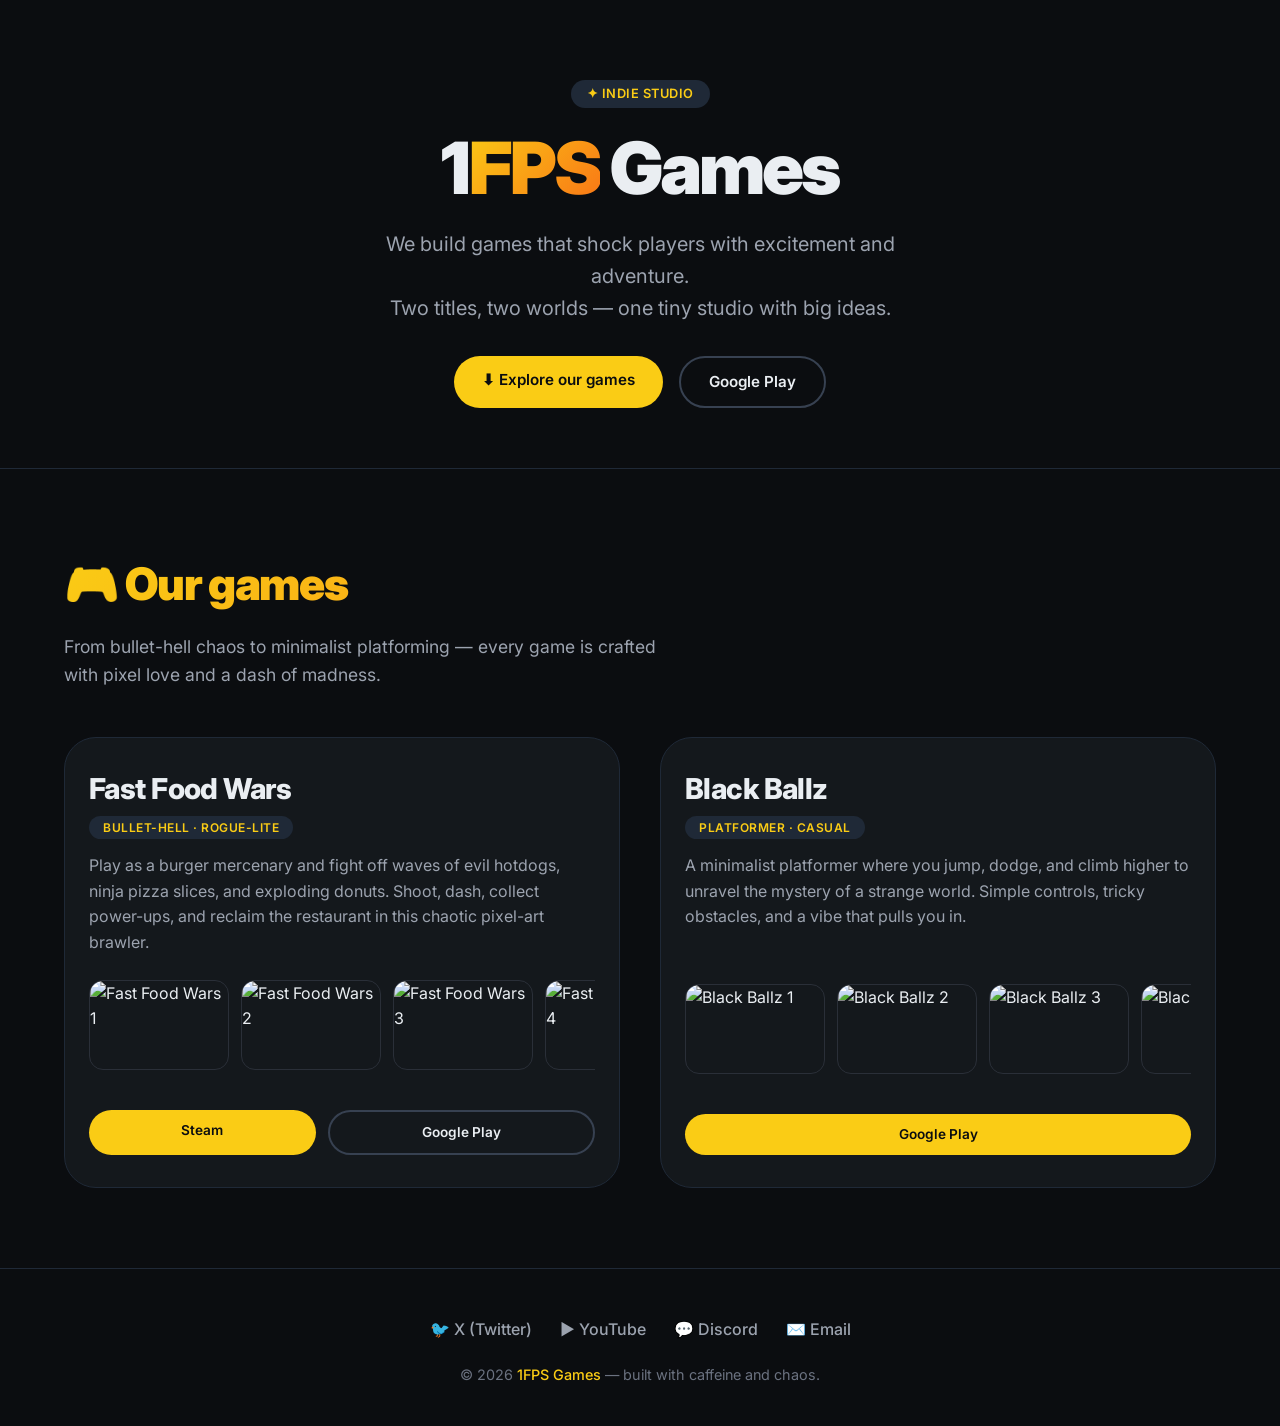
==== index.html @ 7362f63d "right links" ====
<!DOCTYPE html>
<html lang="en">
<head>
    <meta charset="UTF-8" />
    <meta name="viewport" content="width=device-width, initial-scale=1.0" />
    <title>1FPS Games — Indie Game Studio</title>

    <link rel="preconnect" href="https://fonts.googleapis.com" />
    <link rel="preconnect" href="https://fonts.gstatic.com" crossorigin />
    <link href="https://fonts.googleapis.com/css2?family=Inter:opsz,wght@14..32,400;14..32,600;14..32,800;14..32,900&display=swap" rel="stylesheet" />

    <style>
        * {
            margin: 0;
            padding: 0;
            box-sizing: border-box;
        }

        body {
            font-family: 'Inter', sans-serif;
            background: #0b0d10;
            color: #eaeef2;
            line-height: 1.6;
            overflow-x: hidden;
        }

        a {
            text-decoration: none;
            color: inherit;
        }

        .container {
            max-width: 1200px;
            margin: 0 auto;
            padding: 0 24px;
        }

        .section-title {
            font-size: 2.8rem;
            font-weight: 900;
            letter-spacing: -0.03em;
            background: linear-gradient(135deg, #facc15, #f97316);
            -webkit-background-clip: text;
            -webkit-text-fill-color: transparent;
            background-clip: text;
            margin-bottom: 12px;
        }

        .section-sub {
            font-size: 1.1rem;
            color: #9ca3af;
            max-width: 600px;
        }

        .btn {
            display: inline-block;
            padding: 12px 28px;
            border-radius: 60px;
            font-weight: 600;
            font-size: 0.95rem;
            transition: all 0.2s ease;
            border: none;
            cursor: pointer;
        }

        .btn-primary {
            background: #facc15;
            color: #0b0d10;
        }
        .btn-primary:hover {
            background: #fbbf24;
            transform: scale(1.02);
        }

        .btn-outline {
            background: transparent;
            color: #eaeef2;
            border: 2px solid #374151;
        }
        .btn-outline:hover {
            border-color: #facc15;
            color: #facc15;
        }

        /* HERO */
        .hero {
            padding: 80px 0 60px;
            text-align: center;
            border-bottom: 1px solid #1f2937;
        }

        .hero-badge {
            display: inline-block;
            background: #1f2937;
            padding: 4px 16px;
            border-radius: 40px;
            font-size: 0.8rem;
            font-weight: 600;
            letter-spacing: 0.5px;
            text-transform: uppercase;
            color: #facc15;
            margin-bottom: 20px;
        }

        .hero h1 {
            font-size: 4.5rem;
            font-weight: 900;
            letter-spacing: -0.04em;
            line-height: 1.1;
        }

        .hero h1 .highlight {
            background: linear-gradient(135deg, #facc15, #f97316);
            -webkit-background-clip: text;
            -webkit-text-fill-color: transparent;
            background-clip: text;
        }

        .hero p {
            font-size: 1.25rem;
            color: #9ca3af;
            max-width: 600px;
            margin: 20px auto 32px;
        }

        .hero-actions {
            display: flex;
            flex-wrap: wrap;
            justify-content: center;
            gap: 16px;
        }

        /* GAMES GRID */
        .games-section {
            padding: 80px 0;
        }

        .games-grid {
            display: grid;
            grid-template-columns: repeat(auto-fit, minmax(340px, 1fr));
            gap: 40px;
            margin-top: 48px;
        }

        .game-card {
            background: #14181c;
            border-radius: 32px;
            padding: 28px 24px 32px;
            border: 1px solid #1f2937;
            transition: all 0.25s ease;
            display: flex;
            flex-direction: column;
        }

        .game-card:hover {
            border-color: #facc15;
            transform: translateY(-6px);
            box-shadow: 0 20px 40px -12px rgba(250, 204, 21, 0.08);
        }

        .game-card h3 {
            font-size: 1.8rem;
            font-weight: 800;
            letter-spacing: -0.02em;
        }

        .game-card .game-tag {
            display: inline-block;
            margin-top: 4px;
            font-size: 0.75rem;
            font-weight: 600;
            text-transform: uppercase;
            letter-spacing: 0.5px;
            color: #facc15;
            background: #1f2937;
            padding: 2px 14px;
            border-radius: 40px;
            align-self: flex-start;
        }

        .game-card p {
            color: #9ca3af;
            margin: 14px 0 20px;
            flex: 1;
        }

        /* ---- HORIZONTAL SCROLLABLE GALLERY ---- */
        .game-gallery {
            display: flex;
            gap: 12px;
            overflow-x: auto;
            padding: 4px 0 12px 0;
            scroll-snap-type: x mandatory;
            -webkit-overflow-scrolling: touch;
            margin-bottom: 22px;
            cursor: grab;
            position: relative;
        }
        .game-gallery:active { cursor: grabbing; }

        .game-gallery::-webkit-scrollbar {
            height: 6px;
        }

        .game-gallery::-webkit-scrollbar-track {
            background: #1a1f26;
            border-radius: 10px;
        }

        .game-gallery::-webkit-scrollbar-thumb {
            background: #facc15;
            border-radius: 10px;
        }

        .game-gallery img {
            flex: 0 0 auto;
            width: 140px;
            height: 90px;
            border-radius: 14px;
            object-fit: cover;
            scroll-snap-align: start;
            transition: transform 0.2s ease, box-shadow 0.2s ease;
            border: 1px solid #2a2f38;
            cursor: pointer;
        }

        /* ----- HOVER BIG PREVIEW (tooltip) ----- */
        .hover-preview {
            display: none;
            position: fixed;
            pointer-events: none;
            z-index: 9998;
            border-radius: 16px;
            box-shadow: 0 20px 60px rgba(0, 0, 0, 0.9);
            border: 2px solid #facc15;
            max-width: 60vw;
            max-height: 70vh;
            object-fit: contain;
            background: #0b0d10;
            padding: 4px;
            transform: translate(-50%, -50%) scale(0.95);
            transition: transform 0.15s ease, opacity 0.15s ease;
            opacity: 0;
        }

        .hover-preview.visible {
            display: block;
            opacity: 1;
            transform: translate(-50%, -50%) scale(1);
        }

        /* store links */
        .game-card .store-links {
            display: flex;
            flex-wrap: wrap;
            gap: 12px;
            margin-top: 6px;
        }

        .game-card .store-links .btn {
            flex: 1 0 auto;
            text-align: center;
            padding: 10px 18px;
            font-size: 0.85rem;
        }

        .game-card .btn-outline {
            border-color: #374151;
        }

        /* FOOTER */
        .footer {
            padding: 48px 0 40px;
            border-top: 1px solid #1f2937;
            text-align: center;
            color: #6b7280;
            font-size: 0.9rem;
        }

        .footer a {
            color: #facc15;
            font-weight: 500;
        }
        .footer a:hover {
            text-decoration: underline;
        }

        .footer .social-links {
            display: flex;
            justify-content: center;
            flex-wrap: wrap;
            gap: 28px;
            margin-bottom: 20px;
        }

        .footer .social-links a {
            color: #9ca3af;
            font-weight: 500;
            transition: color 0.2s;
            font-size: 1rem;
        }
        .footer .social-links a:hover {
            color: #facc15;
            text-decoration: none;
        }

        /* ---- LIGHTBOX ---- */
        .lightbox-overlay {
            display: none;
            position: fixed;
            top: 0;
            left: 0;
            width: 100%;
            height: 100%;
            background: rgba(0, 0, 0, 0.88);
            backdrop-filter: blur(6px);
            justify-content: center;
            align-items: center;
            z-index: 9999;
            padding: 30px;
            animation: fadeIn 0.25s ease;
        }
        .lightbox-overlay.active {
            display: flex;
        }

        .lightbox-overlay img {
            max-width: 90vw;
            max-height: 90vh;
            border-radius: 20px;
            box-shadow: 0 30px 80px rgba(0, 0, 0, 0.8);
            object-fit: contain;
            animation: zoomIn 0.3s cubic-bezier(0.2, 0, 0, 1);
        }

        .lightbox-close {
            position: absolute;
            top: 30px;
            right: 40px;
            font-size: 3rem;
            color: #fff;
            cursor: pointer;
            transition: transform 0.2s;
            background: none;
            border: none;
            line-height: 1;
            font-weight: 300;
            opacity: 0.7;
        }
        .lightbox-close:hover {
            transform: rotate(90deg);
            opacity: 1;
        }

        @keyframes fadeIn {
            from { opacity: 0; }
            to { opacity: 1; }
        }
        @keyframes zoomIn {
            from { transform: scale(0.85); opacity: 0; }
            to { transform: scale(1); opacity: 1; }
        }

        @media (max-width: 640px) {
            .hero h1 {
                font-size: 2.8rem;
            }
            .section-title {
                font-size: 2.2rem;
            }
            .games-grid {
                grid-template-columns: 1fr;
            }
            .footer .social-links {
                gap: 16px;
            }
            .game-gallery img {
                width: 110px;
                height: 74px;
            }
            .lightbox-overlay img {
                max-width: 95vw;
                max-height: 80vh;
            }
            .hover-preview {
                max-width: 80vw;
                max-height: 50vh;
            }
        }
    </style>
</head>
<body>

    <header class="hero">
        <div class="container">
            <div class="hero-badge">✦ indie studio</div>
            <h1>1<span class="highlight">FPS</span> Games</h1>
            <p>
                We build games that shock players with excitement and adventure.<br />
                Two titles, two worlds — one tiny studio with big ideas.
            </p>
            <div class="hero-actions">
                <a href="#games" class="btn btn-primary">⬇ Explore our games</a>
                <a href="https://play.google.com/store/apps/dev?id=5978014561218799099" target="_blank" class="btn btn-outline">Google Play</a>
            </div>
        </div>
    </header>

    <section class="games-section" id="games">
        <div class="container">
            <h2 class="section-title">🎮 Our games</h2>
            <p class="section-sub">
                From bullet-hell chaos to minimalist platforming — every game is crafted with pixel love and a dash of madness.
            </p>

            <div class="games-grid">

                <!-- ===== FAST FOOD WARS ===== -->
                <div class="game-card">
                    <h3>Fast Food Wars</h3>
                    <span class="game-tag">Bullet-hell · Rogue-lite</span>
                    <p>
                        Play as a burger mercenary and fight off waves of evil hotdogs, ninja pizza slices, and exploding donuts. Shoot, dash, collect power-ups, and reclaim the restaurant in this chaotic pixel-art brawler.
                    </p>

                    <div class="game-gallery">
                        <img src="https://play-lh.googleusercontent.com/sE0UJAMuiENo0U4VsJIFgFgNDq8zUzVj5loF8V1zToACH_VHuvGX9KH2VzwXmLGCQTAPgLp0yP_f92757Vk2bw=w2560-h1440-rw" alt="Fast Food Wars 1" />
                        <img src="https://play-lh.googleusercontent.com/_iHJIjIrjtfEhPn2KGOLKWU6pXfT9Y1OkTu14nZn2ZuKVRwJz_AbvB-GreAhlXxLtuZfOUn6UlhdSwbKP7H2=w2560-h1440-rw" alt="Fast Food Wars 2" />
                        <img src="https://play-lh.googleusercontent.com/UFQwf-MN1UXOmF05-E6Ly-fR_8wGnfJDqqDFyh0k0WsCrnfMD0a6XPAzzqM9hBjQhVXadGVDxzucWKih0hSn2g=w2560-h1440-rw" alt="Fast Food Wars 3" />
                        <img src="https://play-lh.googleusercontent.com/TR4a5CL5_N7U5aK46OGEfaNYTHj5wtZHCTLFn3YRKK6lu0rpqXqvHgxcIaDsR_EctJ2p1tdXWCOh-c09930qxfw=w526-h296-rw" alt="Fast Food Wars 4" />
                    </div>

                    <div class="store-links">
                        <a href="https://store.steampowered.com/app/4211490/Fast_Food_Wars/" target="_blank" class="btn btn-primary">Steam</a>
                        <a href="https://play.google.com/store/apps/details?id=org.beast_burger_food_wars" target="_blank" class="btn btn-outline">Google Play</a>
                    </div>
                </div>

                <!-- ===== BLACK BALLZ ===== -->
                <div class="game-card">
                    <h3>Black Ballz</h3>
                    <span class="game-tag">Platformer · Casual</span>
                    <p>
                        A minimalist platformer where you jump, dodge, and climb higher to unravel the mystery of a strange world. Simple controls, tricky obstacles, and a vibe that pulls you in.
                    </p>

                    <div class="game-gallery">
                        <img src="https://play-lh.googleusercontent.com/OyClKWVtyPOiO0hYVfM76dNzbMozua8fFEUPiEg4Z4ZxYgqRnT93haM8tOFcZLT7q6cBgE1XhkwMc5qQPL3uqA=w526-h296-rw" alt="Black Ballz 1" />
                        <img src="https://play-lh.googleusercontent.com/lFc4f-xydNNICZJhSH2kZSEEl821LP0b1F5_9XeNze1vfHYQj4tlTbBzp5A4XVw_d97s4ehnZUJDlf5fetm8AQ=w526-h296-rw" alt="Black Ballz 2" />
                        <img src="https://play-lh.googleusercontent.com/QP9L7s_VzWaVBdxAHklePJasHX6oSVU-AXl0LgVOF_2V_WOPk0MUlA8xfrs9g4e0HBfuQ-sikEfa4BJWZBFZ=w2560-h1440-rw" alt="Black Ballz 3" />
                        <img src="https://play-lh.googleusercontent.com/ZsvpkglGdHUY4xej0wB7twHHoUWukZtod-kkZc6a5kdbbt3-DBJG6gPtNkKhbQz40sw1h8cOF_fnnKPZdR6Pyic=w2560-h1440-rw" alt="Black Ballz 4" />
                    </div>

                    <div class="store-links">
                        <a href="https://play.google.com/store/apps/details?id=com.blackballz" target="_blank" class="btn btn-primary">Google Play</a>
                    </div>
                </div>

            </div>
        </div>
    </section>

    <footer class="footer">
        <div class="container">
            <div class="social-links">
                <a href="https://x.com/nobledestus0" target="_blank">🐦 X (Twitter)</a>
                <a href="https://www.youtube.com/@DSquareGames-f5x" target="_blank">▶️ YouTube</a>
                <a href="https://discord.gg/82nvSSJtq" target="_blank">💬 Discord</a>
                <a href="mailto:dsquaregames0@gmail.com">✉️ Email</a>
            </div>
            <p>&copy; 2026 <a href="#">1FPS Games</a> — built with caffeine and chaos.</p>
        </div>
    </footer>

    <!-- Hover preview image (floating) -->
    <img class="hover-preview" id="hoverPreview" src="" alt="preview" />

    <!-- Lightbox overlay -->
    <div class="lightbox-overlay" id="lightbox">
        <button class="lightbox-close" id="lightboxClose">&times;</button>
        <img id="lightboxImg" src="" alt="Enlarged screenshot" />
    </div>

    <script>
        // ----- HOVER ZOOM PREVIEW -----
        const preview = document.getElementById('hoverPreview');
        let hoverTimeout;

        document.querySelectorAll('.game-gallery img').forEach(img => {
            img.addEventListener('mouseenter', function(e) {
                preview.style.display = '';
                preview.src = this.src;
                preview.alt = this.alt || 'Game preview';
                clearTimeout(hoverTimeout);
                hoverTimeout = setTimeout(() => {
                    preview.classList.add('visible');
                }, 50);
            });

            img.addEventListener('mousemove', function(e) {
                preview.style.left = e.clientX + 'px';
                preview.style.top = e.clientY + 'px';
            });

            img.addEventListener('mouseleave', function() {
                clearTimeout(hoverTimeout);
                preview.classList.remove('visible');
                setTimeout(() => {
                    if (!preview.classList.contains('visible')) {
                        preview.style.display = 'none';
                    }
                }, 100);
            });
        });

        // ----- LIGHTBOX (click) -----
        const lightbox = document.getElementById('lightbox');
        const lightboxImg = document.getElementById('lightboxImg');
        const closeBtn = document.getElementById('lightboxClose');

        document.querySelectorAll('.game-gallery img').forEach(img => {
            img.addEventListener('click', function(e) {
                e.stopPropagation();
                lightboxImg.src = this.src;
                lightboxImg.alt = this.alt || 'Game screenshot';
                lightbox.classList.add('active');
                document.body.style.overflow = 'hidden';
                preview.classList.remove('visible');
            });
        });

        function closeLightbox() {
            lightbox.classList.remove('active');
            document.body.style.overflow = '';
        }

        closeBtn.addEventListener('click', closeLightbox);
        lightbox.addEventListener('click', function(e) {
            if (e.target === lightbox) closeLightbox();
        });
        document.addEventListener('keydown', function(e) {
            if (e.key === 'Escape' && lightbox.classList.contains('active')) {
                closeLightbox();
            }
        });
    </script>
</body>
</html>
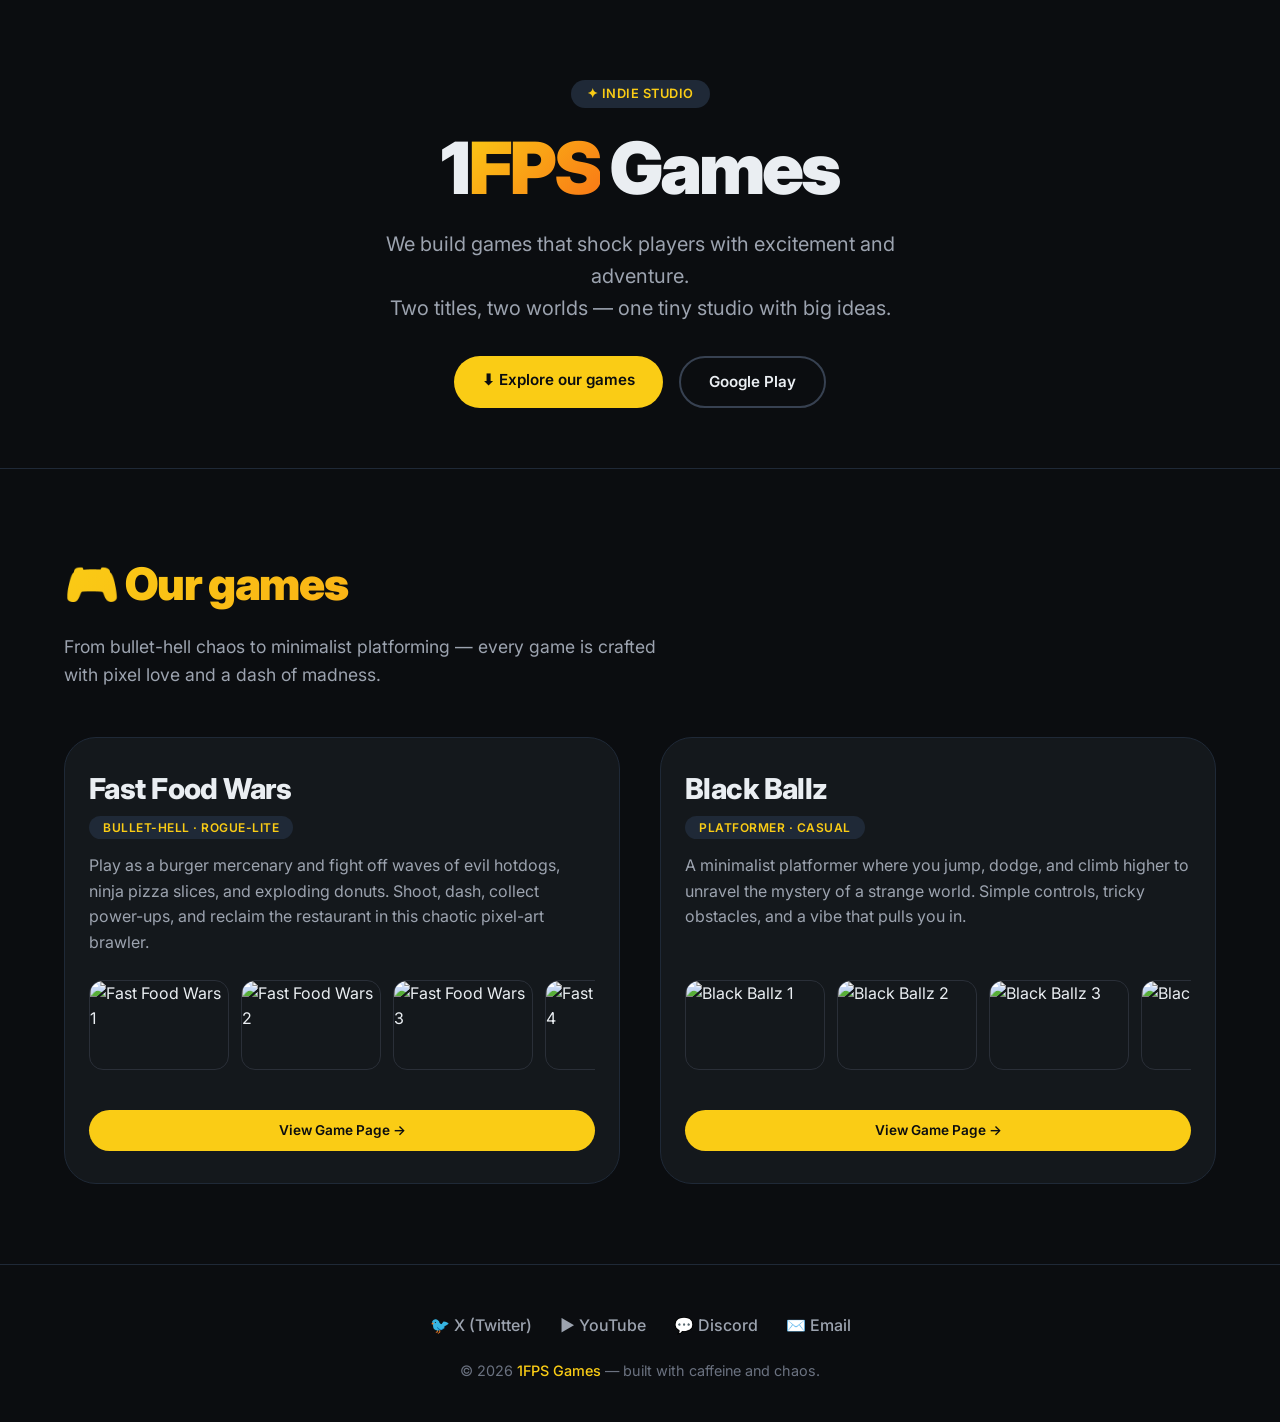
==== commit e95ba0ad: "update" ====
--- a/index.html
+++ b/index.html
@@ -4,390 +4,10 @@
     <meta charset="UTF-8" />
     <meta name="viewport" content="width=device-width, initial-scale=1.0" />
     <title>1FPS Games — Indie Game Studio</title>
-
     <link rel="preconnect" href="https://fonts.googleapis.com" />
     <link rel="preconnect" href="https://fonts.gstatic.com" crossorigin />
     <link href="https://fonts.googleapis.com/css2?family=Inter:opsz,wght@14..32,400;14..32,600;14..32,800;14..32,900&display=swap" rel="stylesheet" />
-
-    <style>
-        * {
-            margin: 0;
-            padding: 0;
-            box-sizing: border-box;
-        }
-
-        body {
-            font-family: 'Inter', sans-serif;
-            background: #0b0d10;
-            color: #eaeef2;
-            line-height: 1.6;
-            overflow-x: hidden;
-        }
-
-        a {
-            text-decoration: none;
-            color: inherit;
-        }
-
-        .container {
-            max-width: 1200px;
-            margin: 0 auto;
-            padding: 0 24px;
-        }
-
-        .section-title {
-            font-size: 2.8rem;
-            font-weight: 900;
-            letter-spacing: -0.03em;
-            background: linear-gradient(135deg, #facc15, #f97316);
-            -webkit-background-clip: text;
-            -webkit-text-fill-color: transparent;
-            background-clip: text;
-            margin-bottom: 12px;
-        }
-
-        .section-sub {
-            font-size: 1.1rem;
-            color: #9ca3af;
-            max-width: 600px;
-        }
-
-        .btn {
-            display: inline-block;
-            padding: 12px 28px;
-            border-radius: 60px;
-            font-weight: 600;
-            font-size: 0.95rem;
-            transition: all 0.2s ease;
-            border: none;
-            cursor: pointer;
-        }
-
-        .btn-primary {
-            background: #facc15;
-            color: #0b0d10;
-        }
-        .btn-primary:hover {
-            background: #fbbf24;
-            transform: scale(1.02);
-        }
-
-        .btn-outline {
-            background: transparent;
-            color: #eaeef2;
-            border: 2px solid #374151;
-        }
-        .btn-outline:hover {
-            border-color: #facc15;
-            color: #facc15;
-        }
-
-        /* HERO */
-        .hero {
-            padding: 80px 0 60px;
-            text-align: center;
-            border-bottom: 1px solid #1f2937;
-        }
-
-        .hero-badge {
-            display: inline-block;
-            background: #1f2937;
-            padding: 4px 16px;
-            border-radius: 40px;
-            font-size: 0.8rem;
-            font-weight: 600;
-            letter-spacing: 0.5px;
-            text-transform: uppercase;
-            color: #facc15;
-            margin-bottom: 20px;
-        }
-
-        .hero h1 {
-            font-size: 4.5rem;
-            font-weight: 900;
-            letter-spacing: -0.04em;
-            line-height: 1.1;
-        }
-
-        .hero h1 .highlight {
-            background: linear-gradient(135deg, #facc15, #f97316);
-            -webkit-background-clip: text;
-            -webkit-text-fill-color: transparent;
-            background-clip: text;
-        }
-
-        .hero p {
-            font-size: 1.25rem;
-            color: #9ca3af;
-            max-width: 600px;
-            margin: 20px auto 32px;
-        }
-
-        .hero-actions {
-            display: flex;
-            flex-wrap: wrap;
-            justify-content: center;
-            gap: 16px;
-        }
-
-        /* GAMES GRID */
-        .games-section {
-            padding: 80px 0;
-        }
-
-        .games-grid {
-            display: grid;
-            grid-template-columns: repeat(auto-fit, minmax(340px, 1fr));
-            gap: 40px;
-            margin-top: 48px;
-        }
-
-        .game-card {
-            background: #14181c;
-            border-radius: 32px;
-            padding: 28px 24px 32px;
-            border: 1px solid #1f2937;
-            transition: all 0.25s ease;
-            display: flex;
-            flex-direction: column;
-        }
-
-        .game-card:hover {
-            border-color: #facc15;
-            transform: translateY(-6px);
-            box-shadow: 0 20px 40px -12px rgba(250, 204, 21, 0.08);
-        }
-
-        .game-card h3 {
-            font-size: 1.8rem;
-            font-weight: 800;
-            letter-spacing: -0.02em;
-        }
-
-        .game-card .game-tag {
-            display: inline-block;
-            margin-top: 4px;
-            font-size: 0.75rem;
-            font-weight: 600;
-            text-transform: uppercase;
-            letter-spacing: 0.5px;
-            color: #facc15;
-            background: #1f2937;
-            padding: 2px 14px;
-            border-radius: 40px;
-            align-self: flex-start;
-        }
-
-        .game-card p {
-            color: #9ca3af;
-            margin: 14px 0 20px;
-            flex: 1;
-        }
-
-        /* ---- HORIZONTAL SCROLLABLE GALLERY ---- */
-        .game-gallery {
-            display: flex;
-            gap: 12px;
-            overflow-x: auto;
-            padding: 4px 0 12px 0;
-            scroll-snap-type: x mandatory;
-            -webkit-overflow-scrolling: touch;
-            margin-bottom: 22px;
-            cursor: grab;
-            position: relative;
-        }
-        .game-gallery:active { cursor: grabbing; }
-
-        .game-gallery::-webkit-scrollbar {
-            height: 6px;
-        }
-
-        .game-gallery::-webkit-scrollbar-track {
-            background: #1a1f26;
-            border-radius: 10px;
-        }
-
-        .game-gallery::-webkit-scrollbar-thumb {
-            background: #facc15;
-            border-radius: 10px;
-        }
-
-        .game-gallery img {
-            flex: 0 0 auto;
-            width: 140px;
-            height: 90px;
-            border-radius: 14px;
-            object-fit: cover;
-            scroll-snap-align: start;
-            transition: transform 0.2s ease, box-shadow 0.2s ease;
-            border: 1px solid #2a2f38;
-            cursor: pointer;
-        }
-
-        /* ----- HOVER BIG PREVIEW (tooltip) ----- */
-        .hover-preview {
-            display: none;
-            position: fixed;
-            pointer-events: none;
-            z-index: 9998;
-            border-radius: 16px;
-            box-shadow: 0 20px 60px rgba(0, 0, 0, 0.9);
-            border: 2px solid #facc15;
-            max-width: 60vw;
-            max-height: 70vh;
-            object-fit: contain;
-            background: #0b0d10;
-            padding: 4px;
-            transform: translate(-50%, -50%) scale(0.95);
-            transition: transform 0.15s ease, opacity 0.15s ease;
-            opacity: 0;
-        }
-
-        .hover-preview.visible {
-            display: block;
-            opacity: 1;
-            transform: translate(-50%, -50%) scale(1);
-        }
-
-        /* store links */
-        .game-card .store-links {
-            display: flex;
-            flex-wrap: wrap;
-            gap: 12px;
-            margin-top: 6px;
-        }
-
-        .game-card .store-links .btn {
-            flex: 1 0 auto;
-            text-align: center;
-            padding: 10px 18px;
-            font-size: 0.85rem;
-        }
-
-        .game-card .btn-outline {
-            border-color: #374151;
-        }
-
-        /* FOOTER */
-        .footer {
-            padding: 48px 0 40px;
-            border-top: 1px solid #1f2937;
-            text-align: center;
-            color: #6b7280;
-            font-size: 0.9rem;
-        }
-
-        .footer a {
-            color: #facc15;
-            font-weight: 500;
-        }
-        .footer a:hover {
-            text-decoration: underline;
-        }
-
-        .footer .social-links {
-            display: flex;
-            justify-content: center;
-            flex-wrap: wrap;
-            gap: 28px;
-            margin-bottom: 20px;
-        }
-
-        .footer .social-links a {
-            color: #9ca3af;
-            font-weight: 500;
-            transition: color 0.2s;
-            font-size: 1rem;
-        }
-        .footer .social-links a:hover {
-            color: #facc15;
-            text-decoration: none;
-        }
-
-        /* ---- LIGHTBOX ---- */
-        .lightbox-overlay {
-            display: none;
-            position: fixed;
-            top: 0;
-            left: 0;
-            width: 100%;
-            height: 100%;
-            background: rgba(0, 0, 0, 0.88);
-            backdrop-filter: blur(6px);
-            justify-content: center;
-            align-items: center;
-            z-index: 9999;
-            padding: 30px;
-            animation: fadeIn 0.25s ease;
-        }
-        .lightbox-overlay.active {
-            display: flex;
-        }
-
-        .lightbox-overlay img {
-            max-width: 90vw;
-            max-height: 90vh;
-            border-radius: 20px;
-            box-shadow: 0 30px 80px rgba(0, 0, 0, 0.8);
-            object-fit: contain;
-            animation: zoomIn 0.3s cubic-bezier(0.2, 0, 0, 1);
-        }
-
-        .lightbox-close {
-            position: absolute;
-            top: 30px;
-            right: 40px;
-            font-size: 3rem;
-            color: #fff;
-            cursor: pointer;
-            transition: transform 0.2s;
-            background: none;
-            border: none;
-            line-height: 1;
-            font-weight: 300;
-            opacity: 0.7;
-        }
-        .lightbox-close:hover {
-            transform: rotate(90deg);
-            opacity: 1;
-        }
-
-        @keyframes fadeIn {
-            from { opacity: 0; }
-            to { opacity: 1; }
-        }
-        @keyframes zoomIn {
-            from { transform: scale(0.85); opacity: 0; }
-            to { transform: scale(1); opacity: 1; }
-        }
-
-        @media (max-width: 640px) {
-            .hero h1 {
-                font-size: 2.8rem;
-            }
-            .section-title {
-                font-size: 2.2rem;
-            }
-            .games-grid {
-                grid-template-columns: 1fr;
-            }
-            .footer .social-links {
-                gap: 16px;
-            }
-            .game-gallery img {
-                width: 110px;
-                height: 74px;
-            }
-            .lightbox-overlay img {
-                max-width: 95vw;
-                max-height: 80vh;
-            }
-            .hover-preview {
-                max-width: 80vw;
-                max-height: 50vh;
-            }
-        }
-    </style>
+    <link rel="stylesheet" href="style.css" />
 </head>
 <body>
 
@@ -416,45 +36,44 @@
             <div class="games-grid">
 
                 <!-- ===== FAST FOOD WARS ===== -->
-                <div class="game-card">
-                    <h3>Fast Food Wars</h3>
-                    <span class="game-tag">Bullet-hell · Rogue-lite</span>
-                    <p>
-                        Play as a burger mercenary and fight off waves of evil hotdogs, ninja pizza slices, and exploding donuts. Shoot, dash, collect power-ups, and reclaim the restaurant in this chaotic pixel-art brawler.
-                    </p>
-
-                    <div class="game-gallery">
-                        <img src="https://play-lh.googleusercontent.com/sE0UJAMuiENo0U4VsJIFgFgNDq8zUzVj5loF8V1zToACH_VHuvGX9KH2VzwXmLGCQTAPgLp0yP_f92757Vk2bw=w2560-h1440-rw" alt="Fast Food Wars 1" />
-                        <img src="https://play-lh.googleusercontent.com/_iHJIjIrjtfEhPn2KGOLKWU6pXfT9Y1OkTu14nZn2ZuKVRwJz_AbvB-GreAhlXxLtuZfOUn6UlhdSwbKP7H2=w2560-h1440-rw" alt="Fast Food Wars 2" />
-                        <img src="https://play-lh.googleusercontent.com/UFQwf-MN1UXOmF05-E6Ly-fR_8wGnfJDqqDFyh0k0WsCrnfMD0a6XPAzzqM9hBjQhVXadGVDxzucWKih0hSn2g=w2560-h1440-rw" alt="Fast Food Wars 3" />
-                        <img src="https://play-lh.googleusercontent.com/TR4a5CL5_N7U5aK46OGEfaNYTHj5wtZHCTLFn3YRKK6lu0rpqXqvHgxcIaDsR_EctJ2p1tdXWCOh-c09930qxfw=w526-h296-rw" alt="Fast Food Wars 4" />
+                <a href="fast-food-wars.html" class="game-card-link">
+                    <div class="game-card">
+                        <h3>Fast Food Wars</h3>
+                        <span class="game-tag">Bullet-hell · Rogue-lite</span>
+                        <p>
+                            Play as a burger mercenary and fight off waves of evil hotdogs, ninja pizza slices, and exploding donuts. Shoot, dash, collect power-ups, and reclaim the restaurant in this chaotic pixel-art brawler.
+                        </p>
+                        <div class="game-gallery">
+                            <img src="https://play-lh.googleusercontent.com/sE0UJAMuiENo0U4VsJIFgFgNDq8zUzVj5loF8V1zToACH_VHuvGX9KH2VzwXmLGCQTAPgLp0yP_f92757Vk2bw=w2560-h1440-rw" alt="Fast Food Wars 1" />
+                            <img src="https://play-lh.googleusercontent.com/_iHJIjIrjtfEhPn2KGOLKWU6pXfT9Y1OkTu14nZn2ZuKVRwJz_AbvB-GreAhlXxLtuZfOUn6UlhdSwbKP7H2=w2560-h1440-rw" alt="Fast Food Wars 2" />
+                            <img src="https://play-lh.googleusercontent.com/UFQwf-MN1UXOmF05-E6Ly-fR_8wGnfJDqqDFyh0k0WsCrnfMD0a6XPAzzqM9hBjQhVXadGVDxzucWKih0hSn2g=w2560-h1440-rw" alt="Fast Food Wars 3" />
+                            <img src="https://play-lh.googleusercontent.com/TR4a5CL5_N7U5aK46OGEfaNYTHj5wtZHCTLFn3YRKK6lu0rpqXqvHgxcIaDsR_EctJ2p1tdXWCOh-c09930qxfw=w526-h296-rw" alt="Fast Food Wars 4" />
+                        </div>
+                        <div class="store-links">
+                            <span class="btn btn-primary">View Game Page →</span>
+                        </div>
                     </div>
-
-                    <div class="store-links">
-                        <a href="https://store.steampowered.com/app/4211490/Fast_Food_Wars/" target="_blank" class="btn btn-primary">Steam</a>
-                        <a href="https://play.google.com/store/apps/details?id=org.beast_burger_food_wars" target="_blank" class="btn btn-outline">Google Play</a>
-                    </div>
-                </div>
+                </a>
 
                 <!-- ===== BLACK BALLZ ===== -->
-                <div class="game-card">
-                    <h3>Black Ballz</h3>
-                    <span class="game-tag">Platformer · Casual</span>
-                    <p>
-                        A minimalist platformer where you jump, dodge, and climb higher to unravel the mystery of a strange world. Simple controls, tricky obstacles, and a vibe that pulls you in.
-                    </p>
-
-                    <div class="game-gallery">
-                        <img src="https://play-lh.googleusercontent.com/OyClKWVtyPOiO0hYVfM76dNzbMozua8fFEUPiEg4Z4ZxYgqRnT93haM8tOFcZLT7q6cBgE1XhkwMc5qQPL3uqA=w526-h296-rw" alt="Black Ballz 1" />
-                        <img src="https://play-lh.googleusercontent.com/lFc4f-xydNNICZJhSH2kZSEEl821LP0b1F5_9XeNze1vfHYQj4tlTbBzp5A4XVw_d97s4ehnZUJDlf5fetm8AQ=w526-h296-rw" alt="Black Ballz 2" />
-                        <img src="https://play-lh.googleusercontent.com/QP9L7s_VzWaVBdxAHklePJasHX6oSVU-AXl0LgVOF_2V_WOPk0MUlA8xfrs9g4e0HBfuQ-sikEfa4BJWZBFZ=w2560-h1440-rw" alt="Black Ballz 3" />
-                        <img src="https://play-lh.googleusercontent.com/ZsvpkglGdHUY4xej0wB7twHHoUWukZtod-kkZc6a5kdbbt3-DBJG6gPtNkKhbQz40sw1h8cOF_fnnKPZdR6Pyic=w2560-h1440-rw" alt="Black Ballz 4" />
+                <a href="black-ballz.html" class="game-card-link">
+                    <div class="game-card">
+                        <h3>Black Ballz</h3>
+                        <span class="game-tag">Platformer · Casual</span>
+                        <p>
+                            A minimalist platformer where you jump, dodge, and climb higher to unravel the mystery of a strange world. Simple controls, tricky obstacles, and a vibe that pulls you in.
+                        </p>
+                        <div class="game-gallery">
+                            <img src="https://play-lh.googleusercontent.com/OyClKWVtyPOiO0hYVfM76dNzbMozua8fFEUPiEg4Z4ZxYgqRnT93haM8tOFcZLT7q6cBgE1XhkwMc5qQPL3uqA=w526-h296-rw" alt="Black Ballz 1" />
+                            <img src="https://play-lh.googleusercontent.com/lFc4f-xydNNICZJhSH2kZSEEl821LP0b1F5_9XeNze1vfHYQj4tlTbBzp5A4XVw_d97s4ehnZUJDlf5fetm8AQ=w526-h296-rw" alt="Black Ballz 2" />
+                            <img src="https://play-lh.googleusercontent.com/QP9L7s_VzWaVBdxAHklePJasHX6oSVU-AXl0LgVOF_2V_WOPk0MUlA8xfrs9g4e0HBfuQ-sikEfa4BJWZBFZ=w2560-h1440-rw" alt="Black Ballz 3" />
+                            <img src="https://play-lh.googleusercontent.com/ZsvpkglGdHUY4xej0wB7twHHoUWukZtod-kkZc6a5kdbbt3-DBJG6gPtNkKhbQz40sw1h8cOF_fnnKPZdR6Pyic=w2560-h1440-rw" alt="Black Ballz 4" />
+                        </div>
+                        <div class="store-links">
+                            <span class="btn btn-primary">View Game Page →</span>
+                        </div>
                     </div>
-
-                    <div class="store-links">
-                        <a href="https://play.google.com/store/apps/details?id=com.blackballz" target="_blank" class="btn btn-primary">Google Play</a>
-                    </div>
-                </div>
+                </a>
 
             </div>
         </div>
@@ -468,81 +87,16 @@
                 <a href="https://discord.gg/82nvSSJtq" target="_blank">💬 Discord</a>
                 <a href="mailto:dsquaregames0@gmail.com">✉️ Email</a>
             </div>
-            <p>&copy; 2026 <a href="#">1FPS Games</a> — built with caffeine and chaos.</p>
+            <p>&copy; 2026 <a href="index.html">1FPS Games</a> — built with caffeine and chaos.</p>
         </div>
     </footer>
 
-    <!-- Hover preview image (floating) -->
     <img class="hover-preview" id="hoverPreview" src="" alt="preview" />
-
-    <!-- Lightbox overlay -->
     <div class="lightbox-overlay" id="lightbox">
         <button class="lightbox-close" id="lightboxClose">&times;</button>
         <img id="lightboxImg" src="" alt="Enlarged screenshot" />
     </div>
 
-    <script>
-        // ----- HOVER ZOOM PREVIEW -----
-        const preview = document.getElementById('hoverPreview');
-        let hoverTimeout;
-
-        document.querySelectorAll('.game-gallery img').forEach(img => {
-            img.addEventListener('mouseenter', function(e) {
-                preview.style.display = '';
-                preview.src = this.src;
-                preview.alt = this.alt || 'Game preview';
-                clearTimeout(hoverTimeout);
-                hoverTimeout = setTimeout(() => {
-                    preview.classList.add('visible');
-                }, 50);
-            });
-
-            img.addEventListener('mousemove', function(e) {
-                preview.style.left = e.clientX + 'px';
-                preview.style.top = e.clientY + 'px';
-            });
-
-            img.addEventListener('mouseleave', function() {
-                clearTimeout(hoverTimeout);
-                preview.classList.remove('visible');
-                setTimeout(() => {
-                    if (!preview.classList.contains('visible')) {
-                        preview.style.display = 'none';
-                    }
-                }, 100);
-            });
-        });
-
-        // ----- LIGHTBOX (click) -----
-        const lightbox = document.getElementById('lightbox');
-        const lightboxImg = document.getElementById('lightboxImg');
-        const closeBtn = document.getElementById('lightboxClose');
-
-        document.querySelectorAll('.game-gallery img').forEach(img => {
-            img.addEventListener('click', function(e) {
-                e.stopPropagation();
-                lightboxImg.src = this.src;
-                lightboxImg.alt = this.alt || 'Game screenshot';
-                lightbox.classList.add('active');
-                document.body.style.overflow = 'hidden';
-                preview.classList.remove('visible');
-            });
-        });
-
-        function closeLightbox() {
-            lightbox.classList.remove('active');
-            document.body.style.overflow = '';
-        }
-
-        closeBtn.addEventListener('click', closeLightbox);
-        lightbox.addEventListener('click', function(e) {
-            if (e.target === lightbox) closeLightbox();
-        });
-        document.addEventListener('keydown', function(e) {
-            if (e.key === 'Escape' && lightbox.classList.contains('active')) {
-                closeLightbox();
-            }
-        });
-    </script>
+    <script src="script.js"></script>
 </body>
 </html>
--- a/style.css
+++ b/style.css
@@ -0,0 +1,387 @@
+/* ----- RESET & BASE ----- */
+* {
+    margin: 0;
+    padding: 0;
+    box-sizing: border-box;
+}
+
+body {
+    font-family: 'Inter', sans-serif;
+    background: #0b0d10;
+    color: #eaeef2;
+    line-height: 1.6;
+    overflow-x: hidden;
+}
+
+a {
+    text-decoration: none;
+    color: inherit;
+}
+
+.container {
+    max-width: 1200px;
+    margin: 0 auto;
+    padding: 0 24px;
+}
+
+/* ----- UTILITY ----- */
+.section-title {
+    font-size: 2.8rem;
+    font-weight: 900;
+    letter-spacing: -0.03em;
+    background: linear-gradient(135deg, #facc15, #f97316);
+    -webkit-background-clip: text;
+    -webkit-text-fill-color: transparent;
+    background-clip: text;
+    margin-bottom: 12px;
+}
+
+.section-sub {
+    font-size: 1.1rem;
+    color: #9ca3af;
+    max-width: 600px;
+}
+
+.btn {
+    display: inline-block;
+    padding: 12px 28px;
+    border-radius: 60px;
+    font-weight: 600;
+    font-size: 0.95rem;
+    transition: all 0.2s ease;
+    border: none;
+    cursor: pointer;
+}
+
+.btn-primary {
+    background: #facc15;
+    color: #0b0d10;
+}
+.btn-primary:hover {
+    background: #fbbf24;
+    transform: scale(1.02);
+}
+
+.btn-outline {
+    background: transparent;
+    color: #eaeef2;
+    border: 2px solid #374151;
+}
+.btn-outline:hover {
+    border-color: #facc15;
+    color: #facc15;
+}
+
+/* ----- HERO (Homepage) ----- */
+.hero {
+    padding: 80px 0 60px;
+    text-align: center;
+    border-bottom: 1px solid #1f2937;
+}
+
+.hero-badge {
+    display: inline-block;
+    background: #1f2937;
+    padding: 4px 16px;
+    border-radius: 40px;
+    font-size: 0.8rem;
+    font-weight: 600;
+    letter-spacing: 0.5px;
+    text-transform: uppercase;
+    color: #facc15;
+    margin-bottom: 20px;
+}
+
+.hero h1 {
+    font-size: 4.5rem;
+    font-weight: 900;
+    letter-spacing: -0.04em;
+    line-height: 1.1;
+}
+
+.hero h1 .highlight {
+    background: linear-gradient(135deg, #facc15, #f97316);
+    -webkit-background-clip: text;
+    -webkit-text-fill-color: transparent;
+    background-clip: text;
+}
+
+.hero p {
+    font-size: 1.25rem;
+    color: #9ca3af;
+    max-width: 600px;
+    margin: 20px auto 32px;
+}
+
+.hero-actions {
+    display: flex;
+    flex-wrap: wrap;
+    justify-content: center;
+    gap: 16px;
+}
+
+/* ----- GAMES GRID (Homepage) ----- */
+.games-section {
+    padding: 80px 0;
+}
+
+.games-grid {
+    display: grid;
+    grid-template-columns: repeat(auto-fit, minmax(340px, 1fr));
+    gap: 40px;
+    margin-top: 48px;
+}
+
+.game-card-link {
+    display: block;
+    transition: transform 0.2s ease;
+}
+
+.game-card-link:hover {
+    transform: translateY(-4px);
+}
+
+.game-card {
+    background: #14181c;
+    border-radius: 32px;
+    padding: 28px 24px 32px;
+    border: 1px solid #1f2937;
+    transition: all 0.25s ease;
+    display: flex;
+    flex-direction: column;
+    height: 100%;
+}
+
+.game-card:hover {
+    border-color: #facc15;
+    box-shadow: 0 20px 40px -12px rgba(250, 204, 21, 0.08);
+}
+
+.game-card h3 {
+    font-size: 1.8rem;
+    font-weight: 800;
+    letter-spacing: -0.02em;
+}
+
+.game-card .game-tag {
+    display: inline-block;
+    margin-top: 4px;
+    font-size: 0.75rem;
+    font-weight: 600;
+    text-transform: uppercase;
+    letter-spacing: 0.5px;
+    color: #facc15;
+    background: #1f2937;
+    padding: 2px 14px;
+    border-radius: 40px;
+    align-self: flex-start;
+}
+
+.game-card p {
+    color: #9ca3af;
+    margin: 14px 0 20px;
+    flex: 1;
+}
+
+/* ----- GALLERY (Homepage) ----- */
+.game-gallery {
+    display: flex;
+    gap: 12px;
+    overflow-x: auto;
+    padding: 4px 0 12px 0;
+    scroll-snap-type: x mandatory;
+    -webkit-overflow-scrolling: touch;
+    margin-bottom: 22px;
+    cursor: grab;
+    position: relative;
+}
+.game-gallery:active { cursor: grabbing; }
+
+.game-gallery::-webkit-scrollbar {
+    height: 6px;
+}
+.game-gallery::-webkit-scrollbar-track {
+    background: #1a1f26;
+    border-radius: 10px;
+}
+.game-gallery::-webkit-scrollbar-thumb {
+    background: #facc15;
+    border-radius: 10px;
+}
+
+.game-gallery img {
+    flex: 0 0 auto;
+    width: 140px;
+    height: 90px;
+    border-radius: 14px;
+    object-fit: cover;
+    scroll-snap-align: start;
+    transition: transform 0.2s ease, box-shadow 0.2s ease;
+    border: 1px solid #2a2f38;
+    cursor: pointer;
+}
+
+/* ----- HOVER BIG PREVIEW (tooltip) ----- */
+.hover-preview {
+    display: none;
+    position: fixed;
+    pointer-events: none;
+    z-index: 9998;
+    border-radius: 16px;
+    box-shadow: 0 20px 60px rgba(0, 0, 0, 0.9);
+    border: 2px solid #facc15;
+    max-width: 60vw;
+    max-height: 70vh;
+    object-fit: contain;
+    background: #0b0d10;
+    padding: 4px;
+    transform: translate(-50%, -50%) scale(0.95);
+    transition: transform 0.15s ease, opacity 0.15s ease;
+    opacity: 0;
+}
+
+.hover-preview.visible {
+    display: block;
+    opacity: 1;
+    transform: translate(-50%, -50%) scale(1);
+}
+
+/* ----- STORE LINKS (Homepage) ----- */
+.game-card .store-links {
+    display: flex;
+    flex-wrap: wrap;
+    gap: 12px;
+    margin-top: 6px;
+}
+
+.game-card .store-links .btn {
+    flex: 1 0 auto;
+    text-align: center;
+    padding: 10px 18px;
+    font-size: 0.85rem;
+}
+
+.game-card .btn-outline {
+    border-color: #374151;
+}
+
+/* ----- FOOTER ----- */
+.footer {
+    padding: 48px 0 40px;
+    border-top: 1px solid #1f2937;
+    text-align: center;
+    color: #6b7280;
+    font-size: 0.9rem;
+}
+
+.footer a {
+    color: #facc15;
+    font-weight: 500;
+}
+.footer a:hover {
+    text-decoration: underline;
+}
+
+.footer .social-links {
+    display: flex;
+    justify-content: center;
+    flex-wrap: wrap;
+    gap: 28px;
+    margin-bottom: 20px;
+}
+
+.footer .social-links a {
+    color: #9ca3af;
+    font-weight: 500;
+    transition: color 0.2s;
+    font-size: 1rem;
+}
+.footer .social-links a:hover {
+    color: #facc15;
+    text-decoration: none;
+}
+
+/* ----- LIGHTBOX ----- */
+.lightbox-overlay {
+    display: none;
+    position: fixed;
+    top: 0;
+    left: 0;
+    width: 100%;
+    height: 100%;
+    background: rgba(0, 0, 0, 0.88);
+    backdrop-filter: blur(6px);
+    justify-content: center;
+    align-items: center;
+    z-index: 9999;
+    padding: 30px;
+    animation: fadeIn 0.25s ease;
+}
+.lightbox-overlay.active {
+    display: flex;
+}
+
+.lightbox-overlay img {
+    max-width: 90vw;
+    max-height: 90vh;
+    border-radius: 20px;
+    box-shadow: 0 30px 80px rgba(0, 0, 0, 0.8);
+    object-fit: contain;
+    animation: zoomIn 0.3s cubic-bezier(0.2, 0, 0, 1);
+}
+
+.lightbox-close {
+    position: absolute;
+    top: 30px;
+    right: 40px;
+    font-size: 3rem;
+    color: #fff;
+    cursor: pointer;
+    transition: transform 0.2s;
+    background: none;
+    border: none;
+    line-height: 1;
+    font-weight: 300;
+    opacity: 0.7;
+}
+.lightbox-close:hover {
+    transform: rotate(90deg);
+    opacity: 1;
+}
+
+@keyframes fadeIn {
+    from { opacity: 0; }
+    to { opacity: 1; }
+}
+@keyframes zoomIn {
+    from { transform: scale(0.85); opacity: 0; }
+    to { transform: scale(1); opacity: 1; }
+}
+
+/* ----- RESPONSIVE ----- */
+@media (max-width: 640px) {
+    .hero h1 {
+        font-size: 2.8rem;
+    }
+    .section-title {
+        font-size: 2.2rem;
+    }
+    .games-grid {
+        grid-template-columns: 1fr;
+    }
+    .footer .social-links {
+        gap: 16px;
+    }
+    .game-gallery img {
+        width: 110px;
+        height: 74px;
+    }
+    .lightbox-overlay img {
+        max-width: 95vw;
+        max-height: 80vh;
+    }
+    .hover-preview {
+        max-width: 80vw;
+        max-height: 50vh;
+    }
+}
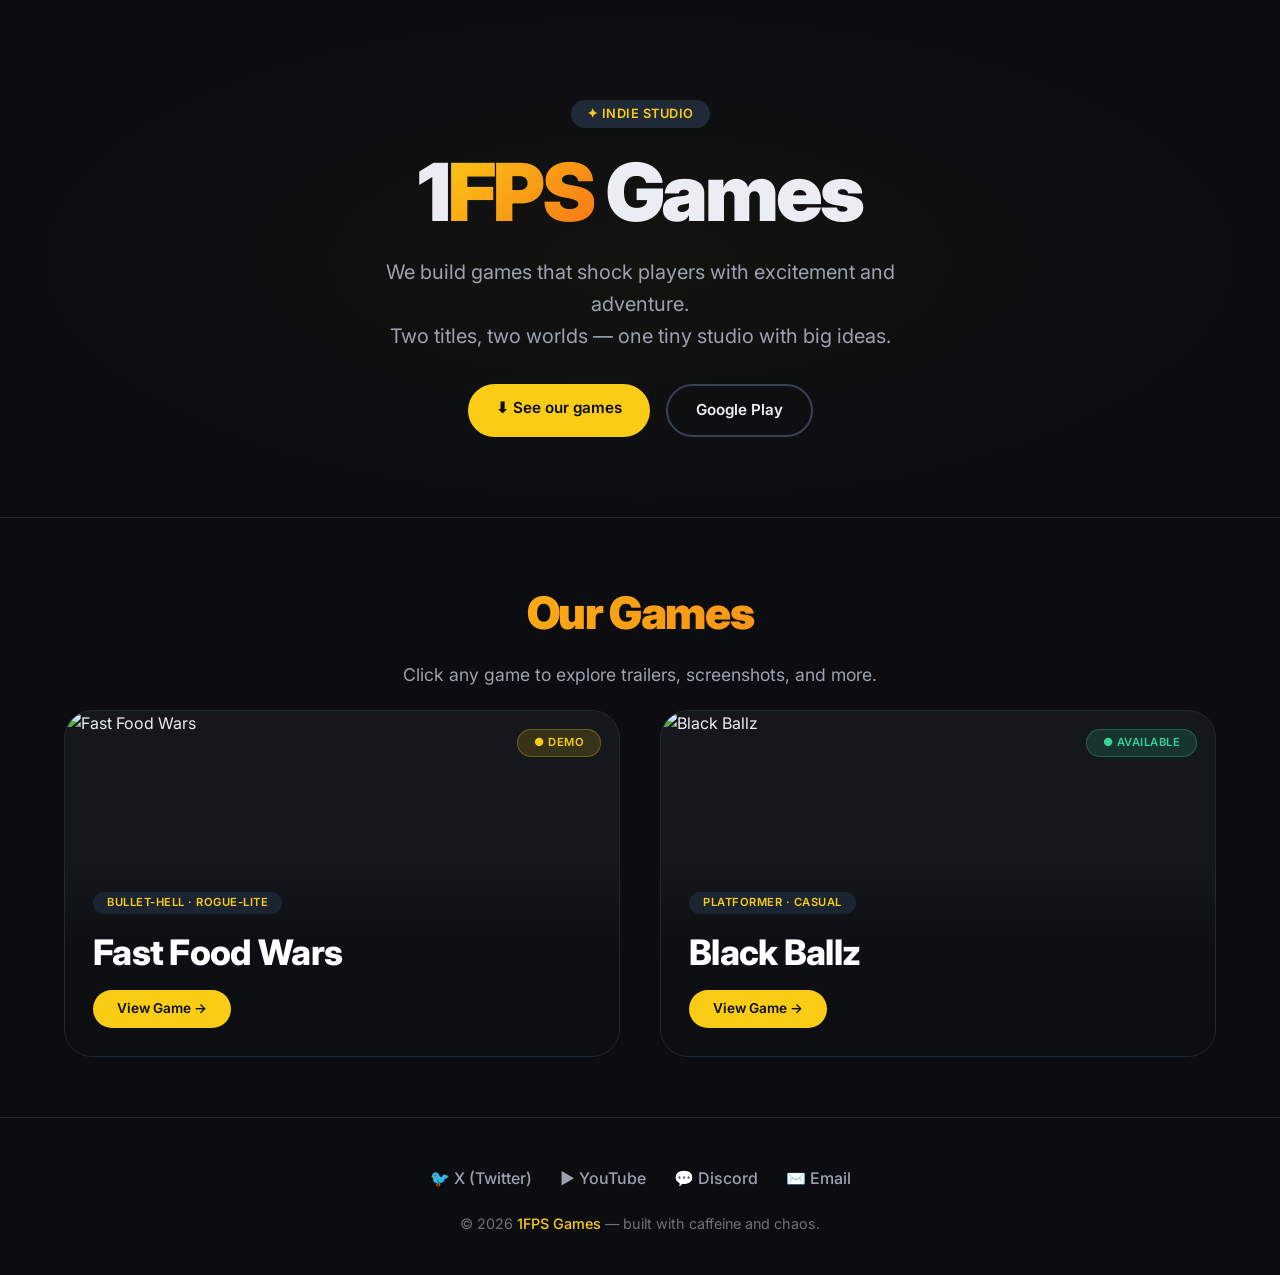
==== commit adc134eb: "update" ====
--- a/index.html
+++ b/index.html
@@ -4,13 +4,194 @@
     <meta charset="UTF-8" />
     <meta name="viewport" content="width=device-width, initial-scale=1.0" />
     <title>1FPS Games — Indie Game Studio</title>
+    <link rel="icon" type="image/png" href="favicon.png" />
     <link rel="preconnect" href="https://fonts.googleapis.com" />
     <link rel="preconnect" href="https://fonts.gstatic.com" crossorigin />
     <link href="https://fonts.googleapis.com/css2?family=Inter:opsz,wght@14..32,400;14..32,600;14..32,800;14..32,900&display=swap" rel="stylesheet" />
     <link rel="stylesheet" href="style.css" />
+    <style>
+        /* ----- HOMEPAGE OVERRIDES ----- */
+
+        /* Hero - taller, more dramatic */
+        .hero {
+            padding: 100px 0 80px;
+            text-align: center;
+            border-bottom: 1px solid #1f2937;
+            background: radial-gradient(ellipse at center, rgba(250, 204, 21, 0.03) 0%, transparent 70%);
+        }
+
+        .hero h1 {
+            font-size: 5rem;
+        }
+
+        /* Game showcase grid - full width images */
+        .games-showcase {
+            padding: 60px 0;
+        }
+
+        .showcase-grid {
+            display: grid;
+            grid-template-columns: 1fr 1fr;
+            gap: 40px;
+            margin-top: 20px;
+        }
+
+        .showcase-card {
+            position: relative;
+            border-radius: 28px;
+            overflow: hidden;
+            border: 1px solid #1f2937;
+            transition: all 0.4s cubic-bezier(0.2, 0, 0, 1);
+            background: #14181c;
+            aspect-ratio: 16 / 10;
+            display: flex;
+            align-items: flex-end;
+            text-decoration: none;
+        }
+
+        .showcase-card:hover {
+            transform: scale(1.02);
+            border-color: #facc15;
+            box-shadow: 0 20px 60px rgba(250, 204, 21, 0.08);
+        }
+
+        .showcase-card img {
+            position: absolute;
+            top: 0;
+            left: 0;
+            width: 100%;
+            height: 100%;
+            object-fit: cover;
+            transition: transform 0.6s ease;
+        }
+
+        .showcase-card:hover img {
+            transform: scale(1.05);
+        }
+
+        .showcase-card .overlay {
+            position: absolute;
+            bottom: 0;
+            left: 0;
+            right: 0;
+            padding: 30px 28px 28px;
+            background: linear-gradient(0deg, rgba(11, 13, 16, 0.95) 0%, rgba(11, 13, 16, 0.7) 60%, transparent 100%);
+            z-index: 2;
+        }
+
+        .showcase-card .overlay h3 {
+            font-size: 2.2rem;
+            font-weight: 800;
+            letter-spacing: -0.02em;
+            color: #fff;
+            margin-bottom: 4px;
+        }
+
+        .showcase-card .overlay .game-tag {
+            display: inline-block;
+            font-size: 0.7rem;
+            font-weight: 600;
+            text-transform: uppercase;
+            letter-spacing: 0.5px;
+            color: #facc15;
+            background: rgba(31, 41, 55, 0.8);
+            padding: 2px 14px;
+            border-radius: 40px;
+            margin-bottom: 10px;
+        }
+
+        .showcase-card .overlay .btn {
+            margin-top: 6px;
+            padding: 8px 24px;
+            font-size: 0.85rem;
+            background: #facc15;
+            color: #0b0d10;
+            border-radius: 40px;
+            font-weight: 600;
+            display: inline-block;
+            transition: all 0.2s ease;
+            border: none;
+            cursor: pointer;
+        }
+
+        .showcase-card .overlay .btn:hover {
+            background: #fbbf24;
+            transform: scale(1.02);
+        }
+
+        /* Small badge on the card (e.g., "Demo" or "Available Now") */
+        .showcase-card .badge {
+            position: absolute;
+            top: 18px;
+            right: 18px;
+            z-index: 3;
+            font-size: 0.7rem;
+            font-weight: 600;
+            text-transform: uppercase;
+            letter-spacing: 0.5px;
+            padding: 4px 16px;
+            border-radius: 40px;
+            background: rgba(52, 211, 153, 0.15);
+            color: #34d399;
+            border: 1px solid rgba(52, 211, 153, 0.3);
+            backdrop-filter: blur(4px);
+        }
+
+        .showcase-card .badge.orange {
+            background: rgba(250, 204, 21, 0.15);
+            color: #facc15;
+            border-color: rgba(250, 204, 21, 0.3);
+        }
+
+        /* Responsive */
+        @media (max-width: 768px) {
+            .showcase-grid {
+                grid-template-columns: 1fr;
+                gap: 30px;
+            }
+
+            .showcase-card {
+                aspect-ratio: 16 / 11;
+            }
+
+            .showcase-card .overlay h3 {
+                font-size: 1.8rem;
+            }
+
+            .hero h1 {
+                font-size: 3.5rem;
+            }
+
+            .hero {
+                padding: 60px 0 50px;
+            }
+        }
+
+        @media (max-width: 480px) {
+            .showcase-card .overlay h3 {
+                font-size: 1.5rem;
+            }
+
+            .showcase-card .overlay {
+                padding: 20px 20px 22px;
+            }
+
+            .showcase-card .badge {
+                top: 12px;
+                right: 12px;
+                font-size: 0.6rem;
+                padding: 3px 12px;
+            }
+
+            .hero h1 {
+                font-size: 2.8rem;
+            }
+        }
+    </style>
 </head>
 <body>
 
+    <!-- ===== HERO ===== -->
     <header class="hero">
         <div class="container">
             <div class="hero-badge">✦ indie studio</div>
@@ -20,58 +201,41 @@
                 Two titles, two worlds — one tiny studio with big ideas.
             </p>
             <div class="hero-actions">
-                <a href="#games" class="btn btn-primary">⬇ Explore our games</a>
+                <a href="#games" class="btn btn-primary">⬇ See our games</a>
                 <a href="https://play.google.com/store/apps/dev?id=5978014561218799099" target="_blank" class="btn btn-outline">Google Play</a>
             </div>
         </div>
     </header>
 
-    <section class="games-section" id="games">
+    <!-- ===== GAMES SHOWCASE ===== -->
+    <section class="games-showcase" id="games">
         <div class="container">
-            <h2 class="section-title">🎮 Our games</h2>
-            <p class="section-sub">
-                From bullet-hell chaos to minimalist platforming — every game is crafted with pixel love and a dash of madness.
+            <h2 class="section-title" style="text-align:center;">Our Games</h2>
+            <p class="section-sub" style="text-align:center;margin:0 auto 20px;">
+                Click any game to explore trailers, screenshots, and more.
             </p>
 
-            <div class="games-grid">
-
-                <!-- ===== FAST FOOD WARS ===== -->
-                <a href="fast-food-wars.html" class="game-card-link">
-                    <div class="game-card">
+            <div class="showcase-grid">
+
+                <!-- FAST FOOD WARS -->
+                <a href="fast-food-wars.html" class="showcase-card">
+                    <img src="https://play-lh.googleusercontent.com/sE0UJAMuiENo0U4VsJIFgFgNDq8zUzVj5loF8V1zToACH_VHuvGX9KH2VzwXmLGCQTAPgLp0yP_f92757Vk2bw=w2560-h1440-rw" alt="Fast Food Wars" />
+                    <span class="badge orange">● Demo</span>
+                    <div class="overlay">
+                        <span class="game-tag">Bullet-hell · Rogue-lite</span>
                         <h3>Fast Food Wars</h3>
-                        <span class="game-tag">Bullet-hell · Rogue-lite</span>
-                        <p>
-                            Play as a burger mercenary and fight off waves of evil hotdogs, ninja pizza slices, and exploding donuts. Shoot, dash, collect power-ups, and reclaim the restaurant in this chaotic pixel-art brawler.
-                        </p>
-                        <div class="game-gallery">
-                            <img src="https://play-lh.googleusercontent.com/sE0UJAMuiENo0U4VsJIFgFgNDq8zUzVj5loF8V1zToACH_VHuvGX9KH2VzwXmLGCQTAPgLp0yP_f92757Vk2bw=w2560-h1440-rw" alt="Fast Food Wars 1" />
-                            <img src="https://play-lh.googleusercontent.com/_iHJIjIrjtfEhPn2KGOLKWU6pXfT9Y1OkTu14nZn2ZuKVRwJz_AbvB-GreAhlXxLtuZfOUn6UlhdSwbKP7H2=w2560-h1440-rw" alt="Fast Food Wars 2" />
-                            <img src="https://play-lh.googleusercontent.com/UFQwf-MN1UXOmF05-E6Ly-fR_8wGnfJDqqDFyh0k0WsCrnfMD0a6XPAzzqM9hBjQhVXadGVDxzucWKih0hSn2g=w2560-h1440-rw" alt="Fast Food Wars 3" />
-                            <img src="https://play-lh.googleusercontent.com/TR4a5CL5_N7U5aK46OGEfaNYTHj5wtZHCTLFn3YRKK6lu0rpqXqvHgxcIaDsR_EctJ2p1tdXWCOh-c09930qxfw=w526-h296-rw" alt="Fast Food Wars 4" />
-                        </div>
-                        <div class="store-links">
-                            <span class="btn btn-primary">View Game Page →</span>
-                        </div>
+                        <span class="btn">View Game →</span>
                     </div>
                 </a>
 
-                <!-- ===== BLACK BALLZ ===== -->
-                <a href="black-ballz.html" class="game-card-link">
-                    <div class="game-card">
+                <!-- BLACK BALLZ -->
+                <a href="black-ballz.html" class="showcase-card">
+                    <img src="https://play-lh.googleusercontent.com/OyClKWVtyPOiO0hYVfM76dNzbMozua8fFEUPiEg4Z4ZxYgqRnT93haM8tOFcZLT7q6cBgE1XhkwMc5qQPL3uqA=w526-h296-rw" alt="Black Ballz" />
+                    <span class="badge">● Available</span>
+                    <div class="overlay">
+                        <span class="game-tag">Platformer · Casual</span>
                         <h3>Black Ballz</h3>
-                        <span class="game-tag">Platformer · Casual</span>
-                        <p>
-                            A minimalist platformer where you jump, dodge, and climb higher to unravel the mystery of a strange world. Simple controls, tricky obstacles, and a vibe that pulls you in.
-                        </p>
-                        <div class="game-gallery">
-                            <img src="https://play-lh.googleusercontent.com/OyClKWVtyPOiO0hYVfM76dNzbMozua8fFEUPiEg4Z4ZxYgqRnT93haM8tOFcZLT7q6cBgE1XhkwMc5qQPL3uqA=w526-h296-rw" alt="Black Ballz 1" />
-                            <img src="https://play-lh.googleusercontent.com/lFc4f-xydNNICZJhSH2kZSEEl821LP0b1F5_9XeNze1vfHYQj4tlTbBzp5A4XVw_d97s4ehnZUJDlf5fetm8AQ=w526-h296-rw" alt="Black Ballz 2" />
-                            <img src="https://play-lh.googleusercontent.com/QP9L7s_VzWaVBdxAHklePJasHX6oSVU-AXl0LgVOF_2V_WOPk0MUlA8xfrs9g4e0HBfuQ-sikEfa4BJWZBFZ=w2560-h1440-rw" alt="Black Ballz 3" />
-                            <img src="https://play-lh.googleusercontent.com/ZsvpkglGdHUY4xej0wB7twHHoUWukZtod-kkZc6a5kdbbt3-DBJG6gPtNkKhbQz40sw1h8cOF_fnnKPZdR6Pyic=w2560-h1440-rw" alt="Black Ballz 4" />
-                        </div>
-                        <div class="store-links">
-                            <span class="btn btn-primary">View Game Page →</span>
-                        </div>
+                        <span class="btn">View Game →</span>
                     </div>
                 </a>
 
@@ -79,6 +243,7 @@
         </div>
     </section>
 
+    <!-- ===== FOOTER ===== -->
     <footer class="footer">
         <div class="container">
             <div class="social-links">
@@ -91,12 +256,6 @@
         </div>
     </footer>
 
-    <img class="hover-preview" id="hoverPreview" src="" alt="preview" />
-    <div class="lightbox-overlay" id="lightbox">
-        <button class="lightbox-close" id="lightboxClose">&times;</button>
-        <img id="lightboxImg" src="" alt="Enlarged screenshot" />
-    </div>
-
     <script src="script.js"></script>
 </body>
 </html>
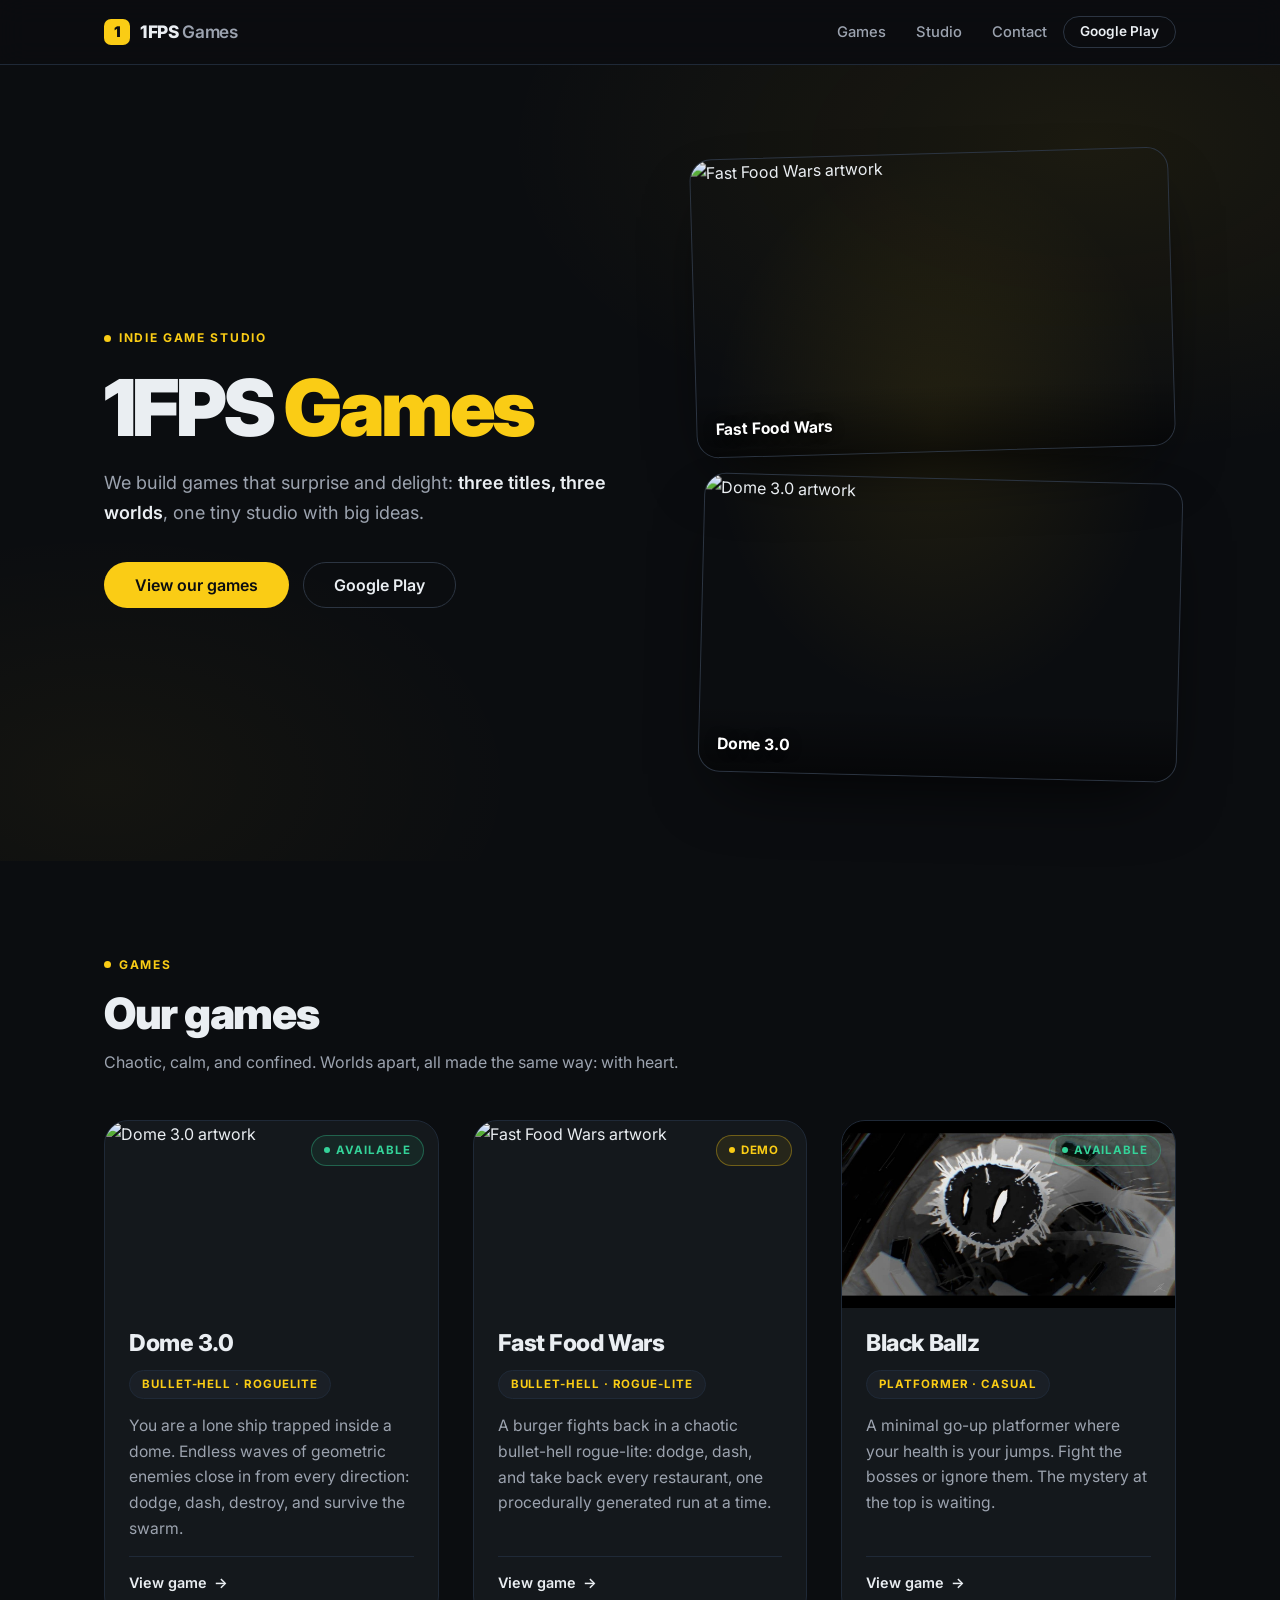
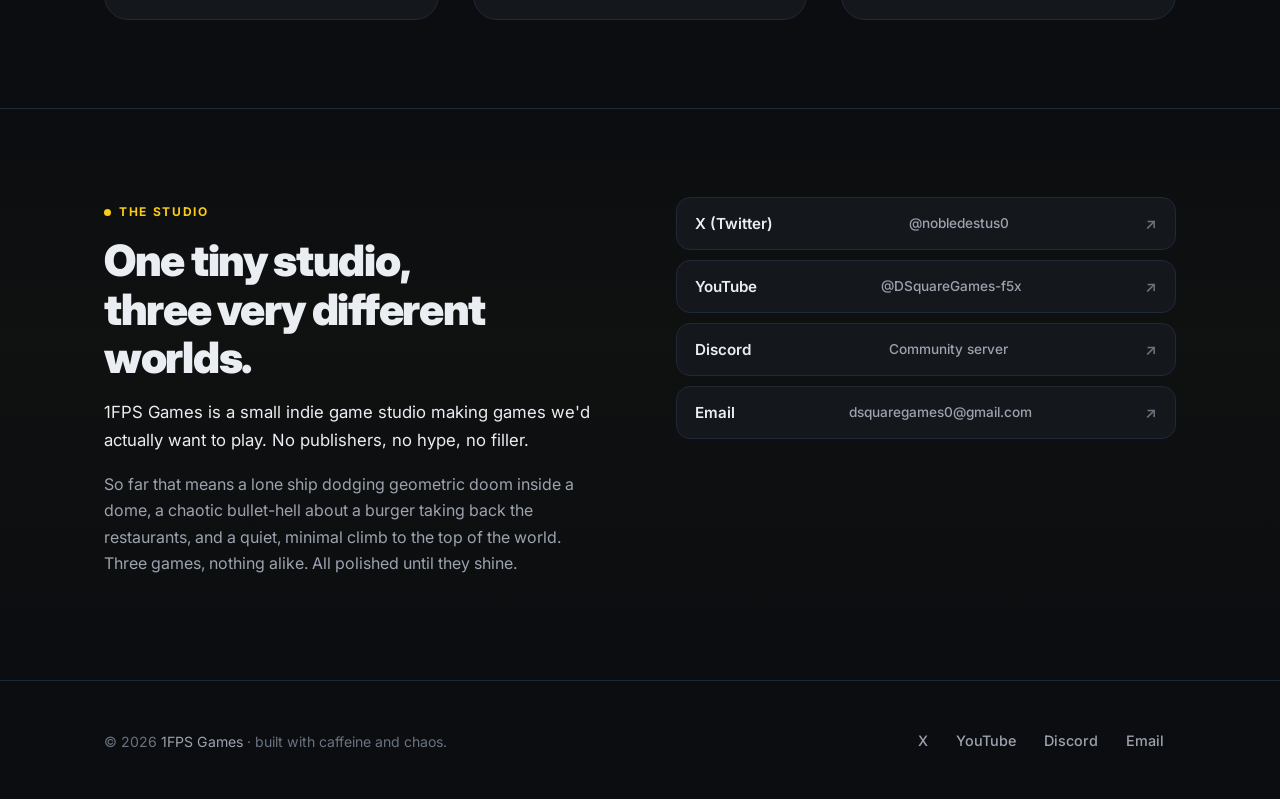
==== commit 0aabba9c: "Rework site design and add Dome 3.0" ====
--- a/index.html
+++ b/index.html
@@ -3,259 +3,172 @@
 <head>
     <meta charset="UTF-8" />
     <meta name="viewport" content="width=device-width, initial-scale=1.0" />
-    <title>1FPS Games — Indie Game Studio</title>
+    <title>1FPS Games | Indie Game Studio</title>
+    <meta name="description" content="1FPS Games is an indie game studio with three games: Dome 3.0, Fast Food Wars, and Black Ballz. Three worlds, one tiny studio with big ideas." />
     <link rel="icon" type="image/png" href="favicon.png" />
     <link rel="preconnect" href="https://fonts.googleapis.com" />
     <link rel="preconnect" href="https://fonts.gstatic.com" crossorigin />
-    <link href="https://fonts.googleapis.com/css2?family=Inter:opsz,wght@14..32,400;14..32,600;14..32,800;14..32,900&display=swap" rel="stylesheet" />
+    <link href="https://fonts.googleapis.com/css2?family=Inter:opsz,wght@14..32,400;14..32,500;14..32,600;14..32,700;14..32,800;14..32,900&display=swap" rel="stylesheet" />
     <link rel="stylesheet" href="style.css" />
-    <style>
-        /* ----- HOMEPAGE OVERRIDES ----- */
-
-        /* Hero - taller, more dramatic */
-        .hero {
-            padding: 100px 0 80px;
-            text-align: center;
-            border-bottom: 1px solid #1f2937;
-            background: radial-gradient(ellipse at center, rgba(250, 204, 21, 0.03) 0%, transparent 70%);
-        }
-
-        .hero h1 {
-            font-size: 5rem;
-        }
-
-        /* Game showcase grid - full width images */
-        .games-showcase {
-            padding: 60px 0;
-        }
-
-        .showcase-grid {
-            display: grid;
-            grid-template-columns: 1fr 1fr;
-            gap: 40px;
-            margin-top: 20px;
-        }
-
-        .showcase-card {
-            position: relative;
-            border-radius: 28px;
-            overflow: hidden;
-            border: 1px solid #1f2937;
-            transition: all 0.4s cubic-bezier(0.2, 0, 0, 1);
-            background: #14181c;
-            aspect-ratio: 16 / 10;
-            display: flex;
-            align-items: flex-end;
-            text-decoration: none;
-        }
-
-        .showcase-card:hover {
-            transform: scale(1.02);
-            border-color: #facc15;
-            box-shadow: 0 20px 60px rgba(250, 204, 21, 0.08);
-        }
-
-        .showcase-card img {
-            position: absolute;
-            top: 0;
-            left: 0;
-            width: 100%;
-            height: 100%;
-            object-fit: cover;
-            transition: transform 0.6s ease;
-        }
-
-        .showcase-card:hover img {
-            transform: scale(1.05);
-        }
-
-        .showcase-card .overlay {
-            position: absolute;
-            bottom: 0;
-            left: 0;
-            right: 0;
-            padding: 30px 28px 28px;
-            background: linear-gradient(0deg, rgba(11, 13, 16, 0.95) 0%, rgba(11, 13, 16, 0.7) 60%, transparent 100%);
-            z-index: 2;
-        }
-
-        .showcase-card .overlay h3 {
-            font-size: 2.2rem;
-            font-weight: 800;
-            letter-spacing: -0.02em;
-            color: #fff;
-            margin-bottom: 4px;
-        }
-
-        .showcase-card .overlay .game-tag {
-            display: inline-block;
-            font-size: 0.7rem;
-            font-weight: 600;
-            text-transform: uppercase;
-            letter-spacing: 0.5px;
-            color: #facc15;
-            background: rgba(31, 41, 55, 0.8);
-            padding: 2px 14px;
-            border-radius: 40px;
-            margin-bottom: 10px;
-        }
-
-        .showcase-card .overlay .btn {
-            margin-top: 6px;
-            padding: 8px 24px;
-            font-size: 0.85rem;
-            background: #facc15;
-            color: #0b0d10;
-            border-radius: 40px;
-            font-weight: 600;
-            display: inline-block;
-            transition: all 0.2s ease;
-            border: none;
-            cursor: pointer;
-        }
-
-        .showcase-card .overlay .btn:hover {
-            background: #fbbf24;
-            transform: scale(1.02);
-        }
-
-        /* Small badge on the card (e.g., "Demo" or "Available Now") */
-        .showcase-card .badge {
-            position: absolute;
-            top: 18px;
-            right: 18px;
-            z-index: 3;
-            font-size: 0.7rem;
-            font-weight: 600;
-            text-transform: uppercase;
-            letter-spacing: 0.5px;
-            padding: 4px 16px;
-            border-radius: 40px;
-            background: rgba(52, 211, 153, 0.15);
-            color: #34d399;
-            border: 1px solid rgba(52, 211, 153, 0.3);
-            backdrop-filter: blur(4px);
-        }
-
-        .showcase-card .badge.orange {
-            background: rgba(250, 204, 21, 0.15);
-            color: #facc15;
-            border-color: rgba(250, 204, 21, 0.3);
-        }
-
-        /* Responsive */
-        @media (max-width: 768px) {
-            .showcase-grid {
-                grid-template-columns: 1fr;
-                gap: 30px;
-            }
-
-            .showcase-card {
-                aspect-ratio: 16 / 11;
-            }
-
-            .showcase-card .overlay h3 {
-                font-size: 1.8rem;
-            }
-
-            .hero h1 {
-                font-size: 3.5rem;
-            }
-
-            .hero {
-                padding: 60px 0 50px;
-            }
-        }
-
-        @media (max-width: 480px) {
-            .showcase-card .overlay h3 {
-                font-size: 1.5rem;
-            }
-
-            .showcase-card .overlay {
-                padding: 20px 20px 22px;
-            }
-
-            .showcase-card .badge {
-                top: 12px;
-                right: 12px;
-                font-size: 0.6rem;
-                padding: 3px 12px;
-            }
-
-            .hero h1 {
-                font-size: 2.8rem;
-            }
-        }
-    </style>
 </head>
 <body>
 
+    <!-- ===== NAV ===== -->
+    <header class="site-header">
+        <nav class="nav-inner" aria-label="Main">
+            <a class="brand" href="index.html">
+                <span class="brand-mark">1</span>
+                <span>1FPS <span class="brand-dim">Games</span></span>
+            </a>
+            <div class="nav-links">
+                <a class="nav-link" href="#games">Games</a>
+                <a class="nav-link" href="#studio">Studio</a>
+                <a class="nav-link" href="mailto:dsquaregames0@gmail.com">Contact</a>
+                <a class="btn btn-ghost btn-sm" href="https://play.google.com/store/apps/dev?id=5978014561218799099" target="_blank" rel="noopener">Google Play</a>
+            </div>
+        </nav>
+    </header>
+
     <!-- ===== HERO ===== -->
-    <header class="hero">
-        <div class="container">
-            <div class="hero-badge">✦ indie studio</div>
-            <h1>1<span class="highlight">FPS</span> Games</h1>
-            <p>
-                We build games that shock players with excitement and adventure.<br />
-                Two titles, two worlds — one tiny studio with big ideas.
-            </p>
-            <div class="hero-actions">
-                <a href="#games" class="btn btn-primary">⬇ See our games</a>
-                <a href="https://play.google.com/store/apps/dev?id=5978014561218799099" target="_blank" class="btn btn-outline">Google Play</a>
+    <section class="hero">
+        <div class="container hero-grid">
+            <div>
+                <span class="kicker">Indie game studio</span>
+                <h1>1FPS <span class="accent">Games</span></h1>
+                <p class="lede">
+                    We build games that surprise and delight: <strong>three titles, three worlds</strong>,
+                    one tiny studio with big ideas.
+                </p>
+                <div class="hero-actions">
+                    <a href="#games" class="btn btn-primary btn-lg">View our games</a>
+                    <a href="https://play.google.com/store/apps/dev?id=5978014561218799099" target="_blank" rel="noopener" class="btn btn-ghost btn-lg">Google Play</a>
+                </div>
+            </div>
+
+            <div class="hero-art">
+                <a class="poster" href="fast-food-wars.html">
+                    <img src="https://play-lh.googleusercontent.com/sE0UJAMuiENo0U4VsJIFgFgNDq8zUzVj5loF8V1zToACH_VHuvGX9KH2VzwXmLGCQTAPgLp0yP_f92757Vk2bw=w2560-h1440-rw" alt="Fast Food Wars artwork" loading="eager" />
+                    <span class="status status-demo">Demo</span>
+                    <figcaption><span class="poster-title">Fast Food Wars</span></figcaption>
+                </a>
+                <a class="poster" href="dome.html">
+                    <img src="https://play-lh.googleusercontent.com/Hs4qo_8n5eq3QGnIeWMQlFnIlZZpNxOPW6JekaBkRJ8gNXaFBoIoB8lEfd5Da6c6Tf27FTaLjCc8VZmk9-rM1A=w2560-h1440-rw" alt="Dome 3.0 artwork" loading="eager" />
+                    <span class="status status-live">Available</span>
+                    <figcaption><span class="poster-title">Dome 3.0</span></figcaption>
+                </a>
             </div>
         </div>
-    </header>
+    </section>
 
-    <!-- ===== GAMES SHOWCASE ===== -->
-    <section class="games-showcase" id="games">
+    <!-- ===== GAMES ===== -->
+    <section class="section" id="games">
         <div class="container">
-            <h2 class="section-title" style="text-align:center;">Our Games</h2>
-            <p class="section-sub" style="text-align:center;margin:0 auto 20px;">
-                Click any game to explore trailers, screenshots, and more.
-            </p>
+            <div class="section-head">
+                <span class="kicker">Games</span>
+                <h2 class="section-title">Our games</h2>
+                <p class="section-sub">Chaotic, calm, and confined. Worlds apart, all made the same way: with heart.</p>
+            </div>
 
-            <div class="showcase-grid">
+            <div class="games-grid">
 
-                <!-- FAST FOOD WARS -->
-                <a href="fast-food-wars.html" class="showcase-card">
-                    <img src="https://play-lh.googleusercontent.com/sE0UJAMuiENo0U4VsJIFgFgNDq8zUzVj5loF8V1zToACH_VHuvGX9KH2VzwXmLGCQTAPgLp0yP_f92757Vk2bw=w2560-h1440-rw" alt="Fast Food Wars" />
-                    <span class="badge orange">● Demo</span>
-                    <div class="overlay">
-                        <span class="game-tag">Bullet-hell · Rogue-lite</span>
-                        <h3>Fast Food Wars</h3>
-                        <span class="btn">View Game →</span>
+                <article class="game-card">
+                    <a class="game-art" href="dome.html" aria-label="Open Dome 3.0 page">
+                        <img src="https://play-lh.googleusercontent.com/Hs4qo_8n5eq3QGnIeWMQlFnIlZZpNxOPW6JekaBkRJ8gNXaFBoIoB8lEfd5Da6c6Tf27FTaLjCc8VZmk9-rM1A=w2560-h1440-rw" alt="Dome 3.0 artwork" loading="lazy" />
+                        <span class="status status-live">Available</span>
+                    </a>
+                    <div class="game-body">
+                        <div class="game-title-row">
+                            <h3>Dome 3.0</h3>
+                        </div>
+                        <div class="game-meta">
+                            <span class="chip">Bullet-hell · Roguelite</span>
+                        </div>
+                        <p>You are a lone ship trapped inside a dome. Endless waves of geometric enemies close in from every direction: dodge, dash, destroy, and survive the swarm.</p>
+                        <div class="game-footer">
+                            <a class="game-link-arrow" href="dome.html">View game <span class="arrow">→</span></a>
+                        </div>
                     </div>
-                </a>
+                </article>
 
-                <!-- BLACK BALLZ -->
-                <a href="black-ballz.html" class="showcase-card">
-                    <img src="https://play-lh.googleusercontent.com/OyClKWVtyPOiO0hYVfM76dNzbMozua8fFEUPiEg4Z4ZxYgqRnT93haM8tOFcZLT7q6cBgE1XhkwMc5qQPL3uqA=w526-h296-rw" alt="Black Ballz" />
-                    <span class="badge">● Available</span>
-                    <div class="overlay">
-                        <span class="game-tag">Platformer · Casual</span>
-                        <h3>Black Ballz</h3>
-                        <span class="btn">View Game →</span>
+                <article class="game-card">
+                    <a class="game-art" href="fast-food-wars.html" aria-label="Open Fast Food Wars page">
+                        <img src="https://play-lh.googleusercontent.com/sE0UJAMuiENo0U4VsJIFgFgNDq8zUzVj5loF8V1zToACH_VHuvGX9KH2VzwXmLGCQTAPgLp0yP_f92757Vk2bw=w2560-h1440-rw" alt="Fast Food Wars artwork" loading="lazy" />
+                        <span class="status status-demo">Demo</span>
+                    </a>
+                    <div class="game-body">
+                        <div class="game-title-row">
+                            <h3>Fast Food Wars</h3>
+                        </div>
+                        <div class="game-meta">
+                            <span class="chip">Bullet-hell · Rogue-lite</span>
+                        </div>
+                        <p>A burger fights back in a chaotic bullet-hell rogue-lite: dodge, dash, and take back every restaurant, one procedurally generated run at a time.</p>
+                        <div class="game-footer">
+                            <a class="game-link-arrow" href="fast-food-wars.html">View game <span class="arrow">→</span></a>
+                        </div>
                     </div>
-                </a>
+                </article>
+
+                <article class="game-card">
+                    <a class="game-art" href="black-ballz.html" aria-label="Open Black Ballz page">
+                        <img src="bb-icon.png" alt="Black Ballz artwork" loading="lazy" />
+                        <span class="status status-live">Available</span>
+                    </a>
+                    <div class="game-body">
+                        <div class="game-title-row">
+                            <h3>Black Ballz</h3>
+                        </div>
+                        <div class="game-meta">
+                            <span class="chip">Platformer · Casual</span>
+                        </div>
+                        <p>A minimal go-up platformer where your health is your jumps. Fight the bosses or ignore them. The mystery at the top is waiting.</p>
+                        <div class="game-footer">
+                            <a class="game-link-arrow" href="black-ballz.html">View game <span class="arrow">→</span></a>
+                        </div>
+                    </div>
+                </article>
 
             </div>
         </div>
     </section>
 
+    <!-- ===== STUDIO ===== -->
+    <section class="section studio-section" id="studio">
+        <div class="container studio-grid">
+            <div class="studio-copy">
+                <span class="kicker">The studio</span>
+                <h2 class="section-title">One tiny studio,<br />three very different worlds.</h2>
+                <p style="margin-top:18px;">
+                    1FPS Games is a small indie game studio making games we'd actually want to play. No publishers, no hype, no filler.
+                </p>
+                <p>
+                    So far that means a lone ship dodging geometric doom inside a dome, a chaotic
+                    bullet-hell about a burger taking back the restaurants, and a quiet, minimal
+                    climb to the top of the world. Three games, nothing alike. All polished until they shine.
+                </p>
+            </div>
+
+            <ul class="social-list" aria-label="Find us online">
+                <li><a href="https://x.com/nobledestus0" target="_blank" rel="noopener">X (Twitter) <span class="dim">@nobledestus0</span> <span class="go">↗</span></a></li>
+                <li><a href="https://www.youtube.com/@DSquareGames-f5x" target="_blank" rel="noopener">YouTube <span class="dim">@DSquareGames-f5x</span> <span class="go">↗</span></a></li>
+                <li><a href="https://discord.gg/82nvSSJtq" target="_blank" rel="noopener">Discord <span class="dim">Community server</span> <span class="go">↗</span></a></li>
+                <li><a href="mailto:dsquaregames0@gmail.com">Email <span class="dim">dsquaregames0@gmail.com</span> <span class="go">↗</span></a></li>
+            </ul>
+        </div>
+    </section>
+
     <!-- ===== FOOTER ===== -->
-    <footer class="footer">
-        <div class="container">
-            <div class="social-links">
-                <a href="https://x.com/nobledestus0" target="_blank">🐦 X (Twitter)</a>
-                <a href="https://www.youtube.com/@DSquareGames-f5x" target="_blank">▶️ YouTube</a>
-                <a href="https://discord.gg/82nvSSJtq" target="_blank">💬 Discord</a>
-                <a href="mailto:dsquaregames0@gmail.com">✉️ Email</a>
+    <footer class="site-footer">
+        <div class="footer-inner">
+            <p class="copy">© 2026 <a href="index.html">1FPS Games</a> · built with caffeine and chaos.</p>
+            <div class="footer-socials">
+                <a href="https://x.com/nobledestus0" target="_blank" rel="noopener">X</a>
+                <a href="https://www.youtube.com/@DSquareGames-f5x" target="_blank" rel="noopener">YouTube</a>
+                <a href="https://discord.gg/82nvSSJtq" target="_blank" rel="noopener">Discord</a>
+                <a href="mailto:dsquaregames0@gmail.com">Email</a>
             </div>
-            <p>&copy; 2026 <a href="index.html">1FPS Games</a> — built with caffeine and chaos.</p>
         </div>
     </footer>
 
-    <script src="script.js"></script>
 </body>
 </html>
--- a/style.css
+++ b/style.css
@@ -1,387 +1,702 @@
-/* ----- RESET & BASE ----- */
-* {
-    margin: 0;
-    padding: 0;
-    box-sizing: border-box;
-}
+/* ==========================================================================
+   1FPS Games: shared design system
+   One file, every page. Palette is the studio's existing dark + yellow.
+   ========================================================================== */
+
+:root {
+    --bg: #0b0d10;
+    --panel: #14181c;
+    --panel-2: #1a1f26;
+    --line: #1f2937;
+    --line-2: #2c3542;
+    --text: #eaeef2;
+    --dim: #9ca3af;
+    --faint: #6b7280;
+    --accent: #facc15;
+    --accent-2: #fbbf24;
+    --green: #34d399;
+    --radius: 20px;
+    --radius-sm: 12px;
+    --font: 'Inter', system-ui, -apple-system, sans-serif;
+    --maxw: 1120px;
+    --nav-h: 64px;
+}
+
+/* ----- Reset & base ----- */
+* { margin: 0; padding: 0; box-sizing: border-box; }
+
+html { scroll-behavior: smooth; }
 
 body {
-    font-family: 'Inter', sans-serif;
-    background: #0b0d10;
-    color: #eaeef2;
-    line-height: 1.6;
-    overflow-x: hidden;
-}
-
-a {
-    text-decoration: none;
-    color: inherit;
-}
-
-.container {
-    max-width: 1200px;
+    font-family: var(--font);
+    background: var(--bg);
+    color: var(--text);
+    line-height: 1.65;
+    -webkit-font-smoothing: antialiased;
+}
+
+img { max-width: 100%; display: block; }
+
+a { color: inherit; text-decoration: none; }
+a:focus-visible, button:focus-visible {
+    outline: 2px solid var(--accent);
+    outline-offset: 2px;
+    border-radius: 6px;
+}
+
+::selection { background: var(--accent); color: var(--bg); }
+
+.container { max-width: var(--maxw); margin: 0 auto; padding: 0 24px; }
+
+h1, h2, h3 { letter-spacing: -0.02em; line-height: 1.12; }
+
+/* ==========================================================================
+   Buttons
+   ========================================================================== */
+.btn {
+    display: inline-flex;
+    align-items: center;
+    justify-content: center;
+    gap: 8px;
+    padding: 11px 22px;
+    border-radius: 999px;
+    font: 600 0.93rem/1 var(--font);
+    border: 1px solid transparent;
+    cursor: pointer;
+    transition: transform 0.2s ease, background 0.2s ease, color 0.2s ease,
+                border-color 0.2s ease, box-shadow 0.2s ease;
+    white-space: nowrap;
+}
+.btn:active { transform: scale(0.98); }
+
+.btn-primary {
+    background: var(--accent);
+    color: #0b0d10;
+}
+.btn-primary:hover {
+    background: var(--accent-2);
+    transform: translateY(-1px);
+    box-shadow: 0 10px 26px -10px rgba(250, 204, 21, 0.5);
+}
+
+.btn-ghost {
+    background: transparent;
+    color: var(--text);
+    border-color: var(--line-2);
+}
+.btn-ghost:hover { border-color: var(--accent); color: var(--accent); }
+
+.btn-lg { padding: 14px 30px; font-size: 1rem; }
+.btn-sm { padding: 8px 16px; font-size: 0.85rem; }
+
+/* ==========================================================================
+   Header / navigation (every page)
+   ========================================================================== */
+.site-header {
+    position: sticky;
+    top: 0;
+    z-index: 100;
+    background: rgba(11, 13, 16, 0.82);
+    backdrop-filter: blur(14px);
+    -webkit-backdrop-filter: blur(14px);
+    border-bottom: 1px solid var(--line);
+}
+.nav-inner {
+    max-width: var(--maxw);
     margin: 0 auto;
     padding: 0 24px;
-}
-
-/* ----- UTILITY ----- */
+    height: var(--nav-h);
+    display: flex;
+    align-items: center;
+    justify-content: space-between;
+    gap: 20px;
+}
+
+.brand {
+    display: inline-flex;
+    align-items: center;
+    gap: 10px;
+    font-size: 1.08rem;
+    font-weight: 800;
+    letter-spacing: -0.02em;
+}
+.brand-mark {
+    width: 26px;
+    height: 26px;
+    border-radius: 7px;
+    background: var(--accent);
+    color: #0b0d10;
+    display: grid;
+    place-items: center;
+    font-size: 0.92rem;
+    font-weight: 900;
+    flex: none;
+}
+.brand-dim { color: var(--dim); font-weight: 600; }
+
+.nav-links { display: flex; align-items: center; gap: 2px; }
+.nav-link {
+    padding: 8px 14px;
+    font-size: 0.92rem;
+    font-weight: 500;
+    color: var(--dim);
+    border-radius: 999px;
+    transition: color 0.2s ease, background 0.2s ease;
+}
+.nav-link:hover { color: var(--text); background: var(--panel-2); }
+
+@media (max-width: 560px) {
+    .nav-link { padding: 8px 10px; font-size: 0.88rem; }
+    .nav-inner { padding: 0 16px; }
+    .container { padding: 0 16px; }
+}
+
+/* ==========================================================================
+   Section scaffolding
+   ========================================================================== */
+.section { padding: 88px 0; }
+.section-head { margin-bottom: 44px; }
+
+.kicker {
+    display: inline-flex;
+    align-items: center;
+    gap: 8px;
+    font-size: 0.75rem;
+    font-weight: 700;
+    letter-spacing: 0.14em;
+    text-transform: uppercase;
+    color: var(--accent);
+    margin-bottom: 14px;
+}
+.kicker::before {
+    content: '';
+    width: 7px;
+    height: 7px;
+    border-radius: 50%;
+    background: var(--accent);
+}
+
 .section-title {
-    font-size: 2.8rem;
+    font-size: clamp(2rem, 3.6vw, 2.7rem);
     font-weight: 900;
     letter-spacing: -0.03em;
-    background: linear-gradient(135deg, #facc15, #f97316);
-    -webkit-background-clip: text;
-    -webkit-text-fill-color: transparent;
-    background-clip: text;
-    margin-bottom: 12px;
-}
-
-.section-sub {
-    font-size: 1.1rem;
-    color: #9ca3af;
-    max-width: 600px;
-}
-
-.btn {
-    display: inline-block;
-    padding: 12px 28px;
-    border-radius: 60px;
+}
+.section-sub { color: var(--dim); max-width: 60ch; margin-top: 12px; }
+
+/* ==========================================================================
+   Hero (homepage)
+   ========================================================================== */
+.hero {
+    padding: 88px 0 84px;
+    background:
+        radial-gradient(900px 480px at 85% 10%, rgba(250, 204, 21, 0.07), transparent 65%),
+        radial-gradient(700px 420px at 8% 90%, rgba(250, 204, 21, 0.04), transparent 60%);
+}
+.hero-grid {
+    display: grid;
+    grid-template-columns: 1.05fr 0.95fr;
+    gap: 64px;
+    align-items: center;
+}
+
+.hero h1 {
+    font-size: clamp(2.9rem, 6.4vw, 4.9rem);
+    font-weight: 900;
+    letter-spacing: -0.045em;
+    line-height: 1.02;
+    margin: 6px 0 20px;
+}
+.hero h1 .accent {
+    color: var(--accent);
+}
+
+.hero .lede {
+    font-size: 1.13rem;
+    color: var(--dim);
+    max-width: 46ch;
+    margin-bottom: 34px;
+}
+.hero .lede strong { color: var(--text); font-weight: 600; }
+
+.hero-actions { display: flex; flex-wrap: wrap; gap: 14px; }
+
+/* Hero poster stack (right column) */
+.hero-art { position: relative; display: flex; flex-direction: column; gap: 26px; }
+.hero-art::before {
+    content: '';
+    position: absolute;
+    inset: -8% -6%;
+    background: radial-gradient(60% 55% at 50% 45%, rgba(250, 204, 21, 0.09), transparent 70%);
+    pointer-events: none;
+}
+
+.poster {
+    position: relative;
+    border-radius: 22px;
+    overflow: hidden;
+    border: 1px solid var(--line-2);
+    box-shadow: 0 30px 70px -28px rgba(0, 0, 0, 0.85);
+    aspect-ratio: 16 / 10;
+    transition: transform 0.5s cubic-bezier(0.2, 0, 0, 1), border-color 0.3s ease;
+}
+.poster:nth-child(1) { transform: rotate(-1.6deg) translateX(-4px); }
+.poster:nth-child(2) { transform: rotate(1.4deg) translateX(4px); }
+.poster:hover {
+    transform: rotate(0deg) translateX(0) scale(1.015);
+    border-color: var(--accent);
+}
+.poster img { width: 100%; height: 100%; object-fit: cover; }
+
+.poster figcaption {
+    position: absolute;
+    left: 18px;
+    right: 18px;
+    bottom: 14px;
+    display: flex;
+    align-items: center;
+    justify-content: space-between;
+    gap: 10px;
+}
+.poster .poster-title {
+    font-weight: 700;
+    font-size: 0.98rem;
+    letter-spacing: -0.01em;
+    color: #fff;
+    text-shadow: 0 1px 12px rgba(0, 0, 0, 0.8);
+}
+.poster figcaption::before {
+    content: '';
+    position: absolute;
+    inset: -26px -20px;
+    background: linear-gradient(0deg, rgba(0, 0, 0, 0.55), transparent);
+    z-index: -1;
+}
+
+.status {
+    display: inline-flex;
+    align-items: center;
+    gap: 6px;
+    font-size: 0.72rem;
+    font-weight: 700;
+    letter-spacing: 0.08em;
+    text-transform: uppercase;
+    padding: 5px 12px;
+    border-radius: 999px;
+    border: 1px solid;
+    white-space: nowrap;
+}
+.status::before { content: ''; width: 6px; height: 6px; border-radius: 50%; background: currentColor; }
+.status-demo { color: var(--accent); border-color: rgba(250, 204, 21, 0.35); background: rgba(250, 204, 21, 0.08); }
+.status-live { color: var(--green); border-color: rgba(52, 211, 153, 0.35); background: rgba(52, 211, 153, 0.08); }
+
+/* ==========================================================================
+   Games (homepage cards)
+   ========================================================================== */
+.games-grid {
+    display: grid;
+    grid-template-columns: repeat(auto-fit, minmax(310px, 1fr));
+    gap: 34px;
+}
+
+.game-card {
+    background: var(--panel);
+    border: 1px solid var(--line);
+    border-radius: 24px;
+    overflow: hidden;
+    display: flex;
+    flex-direction: column;
+    transition: border-color 0.3s ease, transform 0.3s ease, box-shadow 0.3s ease;
+}
+.game-card:hover {
+    border-color: var(--line-2);
+    transform: translateY(-4px);
+    box-shadow: 0 24px 60px -30px rgba(0, 0, 0, 0.8);
+}
+
+.game-art { position: relative; aspect-ratio: 16 / 9; overflow: hidden; }
+.game-art img { width: 100%; height: 100%; object-fit: cover; transition: transform 0.7s ease; }
+.game-card:hover .game-art img { transform: scale(1.045); }
+.game-art .status { position: absolute; top: 14px; right: 14px; }
+
+.game-body { padding: 22px 24px 24px; display: flex; flex-direction: column; gap: 14px; flex: 1; }
+
+.game-title-row { display: flex; align-items: center; gap: 14px; }
+.game-icon {
+    width: 52px;
+    height: 52px;
+    border-radius: 14px;
+    border: 1px solid var(--line-2);
+    object-fit: cover;
+    flex: none;
+    box-shadow: 0 6px 18px -8px rgba(0, 0, 0, 0.7);
+}
+.game-body h3 { font-size: 1.45rem; font-weight: 800; }
+
+.game-meta { display: flex; flex-wrap: wrap; gap: 8px; align-items: center; }
+.chip {
+    font-size: 0.72rem;
+    font-weight: 700;
+    letter-spacing: 0.08em;
+    text-transform: uppercase;
+    color: var(--accent);
+    background: var(--panel-2);
+    border: 1px solid var(--line);
+    padding: 4px 12px;
+    border-radius: 999px;
+}
+
+.game-body p { color: var(--dim); font-size: 0.98rem; }
+.game-footer {
+    margin-top: auto;
+    display: flex;
+    justify-content: space-between;
+    align-items: center;
+    gap: 12px;
+    padding-top: 14px;
+    border-top: 1px solid var(--line);
+}
+.game-link-arrow {
+    font-size: 0.9rem;
+    font-weight: 600;
+    color: var(--text);
+    display: inline-flex;
+    align-items: center;
+    gap: 7px;
+    transition: color 0.2s ease;
+}
+.game-link-arrow .arrow { transition: transform 0.25s ease; }
+.game-card:hover .game-link-arrow { color: var(--accent); }
+.game-card:hover .game-link-arrow .arrow { transform: translateX(4px); }
+
+/* ==========================================================================
+   Studio (homepage)
+   ========================================================================== */
+.studio-section {
+    border-top: 1px solid var(--line);
+    background: linear-gradient(180deg, transparent, rgba(250, 204, 21, 0.02) 40%, transparent);
+}
+.studio-grid { display: grid; grid-template-columns: 1fr 1fr; gap: 72px; align-items: start; }
+
+.studio-copy p { color: var(--dim); margin-bottom: 16px; max-width: 54ch; }
+.studio-copy p:first-of-type { color: var(--text); font-size: 1.05rem; }
+.studio-copy p strong { color: var(--text); }
+
+.social-list { list-style: none; display: flex; flex-direction: column; gap: 10px; }
+.social-list a {
+    display: flex;
+    align-items: center;
+    justify-content: space-between;
+    gap: 14px;
+    background: var(--panel);
+    border: 1px solid var(--line);
+    border-radius: 14px;
+    padding: 13px 18px;
     font-weight: 600;
     font-size: 0.95rem;
-    transition: all 0.2s ease;
-    border: none;
-    cursor: pointer;
-}
-
-.btn-primary {
-    background: #facc15;
-    color: #0b0d10;
-}
-.btn-primary:hover {
-    background: #fbbf24;
-    transform: scale(1.02);
-}
-
-.btn-outline {
-    background: transparent;
-    color: #eaeef2;
-    border: 2px solid #374151;
-}
-.btn-outline:hover {
-    border-color: #facc15;
-    color: #facc15;
-}
-
-/* ----- HERO (Homepage) ----- */
-.hero {
-    padding: 80px 0 60px;
-    text-align: center;
-    border-bottom: 1px solid #1f2937;
-}
-
-.hero-badge {
-    display: inline-block;
-    background: #1f2937;
-    padding: 4px 16px;
-    border-radius: 40px;
-    font-size: 0.8rem;
-    font-weight: 600;
-    letter-spacing: 0.5px;
-    text-transform: uppercase;
-    color: #facc15;
-    margin-bottom: 20px;
-}
-
-.hero h1 {
-    font-size: 4.5rem;
+    color: var(--text);
+    transition: border-color 0.2s ease, background 0.2s ease, transform 0.2s ease;
+}
+.social-list a .dim { color: var(--dim); font-weight: 500; font-size: 0.85rem; }
+.social-list a .go { color: var(--faint); transition: transform 0.2s ease, color 0.2s ease; }
+.social-list a:hover { border-color: var(--accent); background: var(--panel-2); transform: translateX(3px); }
+.social-list a:hover .go { color: var(--accent); transform: translate(2px, -2px); }
+
+/* ==========================================================================
+   Footer (every page)
+   ========================================================================== */
+.site-footer { border-top: 1px solid var(--line); padding: 42px 0 40px; }
+.footer-inner {
+    max-width: var(--maxw);
+    margin: 0 auto;
+    padding: 0 24px;
+    display: flex;
+    align-items: center;
+    justify-content: space-between;
+    gap: 18px;
+    flex-wrap: wrap;
+}
+.site-footer .copy { color: var(--faint); font-size: 0.88rem; }
+.site-footer .copy a { color: var(--dim); }
+.site-footer .copy a:hover { color: var(--accent); }
+
+.footer-socials { display: flex; gap: 4px; }
+.footer-socials a {
+    color: var(--dim);
+    font-size: 0.9rem;
+    font-weight: 500;
+    padding: 6px 12px;
+    border-radius: 999px;
+    transition: color 0.2s ease, background 0.2s ease;
+}
+.footer-socials a:hover { color: var(--accent); background: var(--panel); }
+
+/* ==========================================================================
+   Game pages
+   ========================================================================== */
+.game-head {
+    padding: 56px 0 30px;
+    border-bottom: 1px solid var(--line);
+    background: radial-gradient(760px 380px at 18% 0%, rgba(250, 204, 21, 0.05), transparent 65%);
+}
+.head-grid {
+    display: grid;
+    grid-template-columns: 1fr auto;
+    gap: 40px;
+    align-items: center;
+}
+.head-info { display: flex; flex-direction: column; gap: 14px; }
+.head-icon-row { display: flex; align-items: center; gap: 18px; flex-wrap: wrap; }
+.head-icon {
+    width: 86px;
+    height: 86px;
+    border-radius: 22px;
+    border: 1px solid var(--line-2);
+    object-fit: cover;
+    box-shadow: 0 14px 34px -14px rgba(0, 0, 0, 0.8);
+}
+.game-head h1 {
+    font-size: clamp(2.3rem, 4.6vw, 3.6rem);
     font-weight: 900;
     letter-spacing: -0.04em;
-    line-height: 1.1;
-}
-
-.hero h1 .highlight {
-    background: linear-gradient(135deg, #facc15, #f97316);
-    -webkit-background-clip: text;
-    -webkit-text-fill-color: transparent;
-    background-clip: text;
-}
-
-.hero p {
-    font-size: 1.25rem;
-    color: #9ca3af;
-    max-width: 600px;
-    margin: 20px auto 32px;
-}
-
-.hero-actions {
+}
+.head-chips { display: flex; flex-wrap: wrap; gap: 10px; }
+.head-desc { color: var(--dim); max-width: 60ch; font-size: 1.02rem; }
+
+.head-actions { display: flex; flex-direction: column; gap: 12px; min-width: 230px; }
+.head-actions .btn { width: 100%; }
+
+/* Body column shared by trailer / about / gallery */
+.game-content { padding: 64px 0 90px; }
+.content-col { max-width: 880px; margin: 0 auto; }
+.content-col > * + * { margin-top: 72px; }
+
+.trailer-wrap {
+    position: relative;
+    border-radius: var(--radius);
+    overflow: hidden;
+    border: 1px solid var(--line);
+    aspect-ratio: 16 / 9;
+    background: #000;
+    box-shadow: 0 30px 80px -40px rgba(0, 0, 0, 0.9);
+}
+.trailer-wrap iframe { position: absolute; inset: 0; width: 100%; height: 100%; border: 0; }
+
+.block-label {
+    display: block;
+    font-size: 0.74rem;
+    font-weight: 700;
+    letter-spacing: 0.16em;
+    text-transform: uppercase;
+    color: var(--faint);
+    margin-bottom: 18px;
+}
+
+.about-head {
     display: flex;
+    align-items: baseline;
+    justify-content: space-between;
+    gap: 20px;
     flex-wrap: wrap;
-    justify-content: center;
-    gap: 16px;
-}
-
-/* ----- GAMES GRID (Homepage) ----- */
-.games-section {
-    padding: 80px 0;
-}
-
-.games-grid {
-    display: grid;
-    grid-template-columns: repeat(auto-fit, minmax(340px, 1fr));
-    gap: 40px;
-    margin-top: 48px;
-}
-
-.game-card-link {
-    display: block;
-    transition: transform 0.2s ease;
-}
-
-.game-card-link:hover {
-    transform: translateY(-4px);
-}
-
-.game-card {
-    background: #14181c;
-    border-radius: 32px;
-    padding: 28px 24px 32px;
-    border: 1px solid #1f2937;
-    transition: all 0.25s ease;
-    display: flex;
-    flex-direction: column;
-    height: 100%;
-}
-
-.game-card:hover {
-    border-color: #facc15;
-    box-shadow: 0 20px 40px -12px rgba(250, 204, 21, 0.08);
-}
-
-.game-card h3 {
-    font-size: 1.8rem;
-    font-weight: 800;
-    letter-spacing: -0.02em;
-}
-
-.game-card .game-tag {
-    display: inline-block;
-    margin-top: 4px;
-    font-size: 0.75rem;
-    font-weight: 600;
-    text-transform: uppercase;
-    letter-spacing: 0.5px;
-    color: #facc15;
-    background: #1f2937;
-    padding: 2px 14px;
-    border-radius: 40px;
-    align-self: flex-start;
-}
-
-.game-card p {
-    color: #9ca3af;
-    margin: 14px 0 20px;
-    flex: 1;
-}
-
-/* ----- GALLERY (Homepage) ----- */
-.game-gallery {
+    margin-bottom: 22px;
+}
+.about-head h2 { font-size: clamp(1.5rem, 2.6vw, 2rem); font-weight: 800; }
+
+.prose p { color: var(--dim); margin-bottom: 16px; }
+.prose p strong { color: var(--text); font-weight: 600; }
+
+.highlights {
+    margin-top: 26px;
+    background: var(--panel);
+    border: 1px solid var(--line);
+    border-radius: var(--radius);
+    padding: 8px 24px;
+}
+.highlights ul { list-style: none; }
+.highlights li {
     display: flex;
     gap: 12px;
-    overflow-x: auto;
-    padding: 4px 0 12px 0;
-    scroll-snap-type: x mandatory;
-    -webkit-overflow-scrolling: touch;
-    margin-bottom: 22px;
-    cursor: grab;
+    align-items: baseline;
+    padding: 13px 0;
+    border-bottom: 1px solid var(--line);
+    color: var(--dim);
+    font-size: 0.96rem;
+}
+.highlights li:last-child { border-bottom: 0; }
+.highlights li strong { color: var(--text); font-weight: 600; }
+.highlights li::before {
+    content: '✓';
+    color: var(--accent);
+    font-weight: 800;
+    flex: none;
+}
+
+.features { display: grid; grid-template-columns: repeat(3, 1fr); gap: 16px; }
+.feature {
+    background: var(--panel);
+    border: 1px solid var(--line);
+    border-radius: var(--radius);
+    padding: 22px 20px;
+    transition: border-color 0.2s ease, transform 0.2s ease;
+}
+.feature:hover { border-color: var(--line-2); transform: translateY(-3px); }
+.feature-glyph {
+    width: 44px;
+    height: 44px;
+    display: grid;
+    place-items: center;
+    font-size: 1.3rem;
+    background: rgba(250, 204, 21, 0.07);
+    border: 1px solid rgba(250, 204, 21, 0.18);
+    border-radius: 12px;
+    margin-bottom: 14px;
+}
+.feature-label { font-weight: 700; font-size: 0.98rem; }
+.feature-desc { color: var(--dim); font-size: 0.86rem; margin-top: 4px; }
+
+.shot-grid { display: grid; grid-template-columns: repeat(2, 1fr); gap: 16px; }
+.shot-frame {
     position: relative;
-}
-.game-gallery:active { cursor: grabbing; }
-
-.game-gallery::-webkit-scrollbar {
-    height: 6px;
-}
-.game-gallery::-webkit-scrollbar-track {
-    background: #1a1f26;
-    border-radius: 10px;
-}
-.game-gallery::-webkit-scrollbar-thumb {
-    background: #facc15;
-    border-radius: 10px;
-}
-
-.game-gallery img {
-    flex: 0 0 auto;
-    width: 140px;
-    height: 90px;
-    border-radius: 14px;
-    object-fit: cover;
-    scroll-snap-align: start;
-    transition: transform 0.2s ease, box-shadow 0.2s ease;
-    border: 1px solid #2a2f38;
-    cursor: pointer;
-}
-
-/* ----- HOVER BIG PREVIEW (tooltip) ----- */
-.hover-preview {
+    border-radius: var(--radius-sm);
+    overflow: hidden;
+    border: 1px solid var(--line);
+    background: #000;
+    aspect-ratio: 16 / 10;
+    cursor: zoom-in;
+    transition: border-color 0.2s ease, transform 0.25s ease;
+}
+.shot-frame img { width: 100%; height: 100%; object-fit: cover; transition: transform 0.5s ease; }
+/* Portrait store screenshots (e.g. go-up games) display whole, letterboxed */
+.shot-frame--contain img { object-fit: contain; background: #050607; }
+.shot-frame:hover { border-color: var(--accent); transform: scale(1.015); }
+.shot-frame:hover img { transform: scale(1.05); }
+.shot-frame::after {
+    content: '⤢';
+    position: absolute;
+    right: 12px;
+    bottom: 10px;
+    color: rgba(255, 255, 255, 0.85);
+    font-size: 0.9rem;
+    background: rgba(11, 13, 16, 0.6);
+    width: 30px;
+    height: 30px;
+    display: grid;
+    place-items: center;
+    border-radius: 9px;
+    opacity: 0;
+    transition: opacity 0.2s ease;
+    pointer-events: none;
+}
+.shot-frame:hover::after { opacity: 1; }
+
+.quote-panel {
+    text-align: center;
+    background: var(--panel);
+    border: 1px solid var(--line);
+    border-radius: var(--radius);
+    padding: 36px 30px;
+}
+.quote-stars { color: var(--accent); letter-spacing: 4px; margin-bottom: 16px; font-size: 0.95rem; }
+.quote-text {
+    font-style: italic;
+    color: var(--text);
+    font-size: 1.08rem;
+    line-height: 1.75;
+    max-width: 46ch;
+    margin: 0 auto 18px;
+}
+.quote-author { color: var(--dim); font-size: 0.9rem; font-weight: 600; }
+
+.page-bottom {
+    text-align: center;
+    margin-top: 64px;
+    padding-top: 34px;
+    border-top: 1px solid var(--line);
+}
+
+/* ==========================================================================
+   Lightbox (game pages)
+   ========================================================================== */
+.lightbox {
     display: none;
     position: fixed;
-    pointer-events: none;
-    z-index: 9998;
-    border-radius: 16px;
-    box-shadow: 0 20px 60px rgba(0, 0, 0, 0.9);
-    border: 2px solid #facc15;
-    max-width: 60vw;
-    max-height: 70vh;
-    object-fit: contain;
-    background: #0b0d10;
-    padding: 4px;
-    transform: translate(-50%, -50%) scale(0.95);
-    transition: transform 0.15s ease, opacity 0.15s ease;
-    opacity: 0;
-}
-
-.hover-preview.visible {
-    display: block;
-    opacity: 1;
-    transform: translate(-50%, -50%) scale(1);
-}
-
-/* ----- STORE LINKS (Homepage) ----- */
-.game-card .store-links {
-    display: flex;
-    flex-wrap: wrap;
-    gap: 12px;
-    margin-top: 6px;
-}
-
-.game-card .store-links .btn {
-    flex: 1 0 auto;
-    text-align: center;
-    padding: 10px 18px;
-    font-size: 0.85rem;
-}
-
-.game-card .btn-outline {
-    border-color: #374151;
-}
-
-/* ----- FOOTER ----- */
-.footer {
-    padding: 48px 0 40px;
-    border-top: 1px solid #1f2937;
-    text-align: center;
-    color: #6b7280;
-    font-size: 0.9rem;
-}
-
-.footer a {
-    color: #facc15;
-    font-weight: 500;
-}
-.footer a:hover {
-    text-decoration: underline;
-}
-
-.footer .social-links {
-    display: flex;
-    justify-content: center;
-    flex-wrap: wrap;
-    gap: 28px;
-    margin-bottom: 20px;
-}
-
-.footer .social-links a {
-    color: #9ca3af;
-    font-weight: 500;
-    transition: color 0.2s;
-    font-size: 1rem;
-}
-.footer .social-links a:hover {
-    color: #facc15;
-    text-decoration: none;
-}
-
-/* ----- LIGHTBOX ----- */
-.lightbox-overlay {
-    display: none;
-    position: fixed;
-    top: 0;
-    left: 0;
-    width: 100%;
-    height: 100%;
-    background: rgba(0, 0, 0, 0.88);
+    inset: 0;
+    background: rgba(4, 5, 7, 0.92);
     backdrop-filter: blur(6px);
-    justify-content: center;
-    align-items: center;
-    z-index: 9999;
-    padding: 30px;
-    animation: fadeIn 0.25s ease;
-}
-.lightbox-overlay.active {
-    display: flex;
-}
-
-.lightbox-overlay img {
-    max-width: 90vw;
-    max-height: 90vh;
-    border-radius: 20px;
-    box-shadow: 0 30px 80px rgba(0, 0, 0, 0.8);
-    object-fit: contain;
-    animation: zoomIn 0.3s cubic-bezier(0.2, 0, 0, 1);
-}
-
+    z-index: 200;
+    padding: 28px;
+}
+.lightbox.open { display: grid; place-items: center; }
+.lightbox img {
+    max-width: min(94vw, 1200px);
+    max-height: 92vh;
+    border-radius: 14px;
+    box-shadow: 0 40px 110px rgba(0, 0, 0, 0.85);
+    animation: lightboxIn 0.25s cubic-bezier(0.2, 0, 0, 1);
+}
+@keyframes lightboxIn {
+    from { opacity: 0; transform: scale(0.93); }
+    to { opacity: 1; transform: scale(1); }
+}
 .lightbox-close {
     position: absolute;
-    top: 30px;
-    right: 40px;
-    font-size: 3rem;
-    color: #fff;
+    top: 18px;
+    right: 22px;
+    width: 44px;
+    height: 44px;
+    border-radius: 50%;
+    border: 1px solid var(--line-2);
+    background: rgba(11, 13, 16, 0.7);
+    color: var(--text);
+    font-size: 1.6rem;
+    line-height: 1;
     cursor: pointer;
-    transition: transform 0.2s;
-    background: none;
-    border: none;
-    line-height: 1;
-    font-weight: 300;
-    opacity: 0.7;
-}
-.lightbox-close:hover {
-    transform: rotate(90deg);
-    opacity: 1;
-}
-
-@keyframes fadeIn {
-    from { opacity: 0; }
-    to { opacity: 1; }
-}
-@keyframes zoomIn {
-    from { transform: scale(0.85); opacity: 0; }
-    to { transform: scale(1); opacity: 1; }
-}
-
-/* ----- RESPONSIVE ----- */
+    display: grid;
+    place-items: center;
+    transition: transform 0.25s ease, border-color 0.2s ease;
+}
+.lightbox-close:hover { transform: rotate(90deg); border-color: var(--accent); }
+
+/* ==========================================================================
+   Responsive
+   ========================================================================== */
+@media (max-width: 980px) {
+    .hero-grid { grid-template-columns: 1fr; gap: 56px; }
+    .hero { text-align: center; }
+    .hero .lede { margin-left: auto; margin-right: auto; }
+    .hero-actions { justify-content: center; }
+    .hero-art { display: grid; grid-template-columns: 1fr 1fr; gap: 20px; max-width: 720px; margin: 0 auto; }
+    .hero-art::before { display: none; }
+    .poster, .poster:nth-child(1), .poster:nth-child(2) { transform: none; }
+    .poster:nth-child(1) { transform: translateY(3px); }
+
+    .studio-grid { grid-template-columns: 1fr; gap: 48px; }
+
+    .head-grid { grid-template-columns: 1fr; gap: 28px; }
+    .head-actions { min-width: 0; flex-direction: row; flex-wrap: wrap; }
+    .head-actions .btn { width: auto; flex: 1 1 200px; }
+}
+
+/* Three games fit on one row only on very wide screens; two below that */
+@media (max-width: 1150px) {
+    .games-grid { grid-template-columns: repeat(2, 1fr); }
+}
+
+@media (max-width: 860px) {
+    .section { padding: 64px 0; }
+    .features { grid-template-columns: 1fr 1fr; }
+}
+
 @media (max-width: 640px) {
-    .hero h1 {
-        font-size: 2.8rem;
-    }
-    .section-title {
-        font-size: 2.2rem;
-    }
-    .games-grid {
-        grid-template-columns: 1fr;
-    }
-    .footer .social-links {
-        gap: 16px;
-    }
-    .game-gallery img {
-        width: 110px;
-        height: 74px;
-    }
-    .lightbox-overlay img {
-        max-width: 95vw;
-        max-height: 80vh;
-    }
-    .hover-preview {
-        max-width: 80vw;
-        max-height: 50vh;
-    }
-}
+    .games-grid { grid-template-columns: 1fr; }
+}
+
+@media (max-width: 560px) {
+    .hero { padding: 64px 0 60px; }
+    .hero-art { grid-template-columns: 1fr; max-width: 460px; }
+    .shot-grid { grid-template-columns: 1fr; }
+    .footer-inner { justify-content: center; text-align: center; }
+    .game-head { padding-top: 40px; }
+    .head-icon { width: 72px; height: 72px; border-radius: 18px; }
+    .quote-panel { padding: 28px 20px; }
+    .content-col > * + * { margin-top: 56px; }
+}
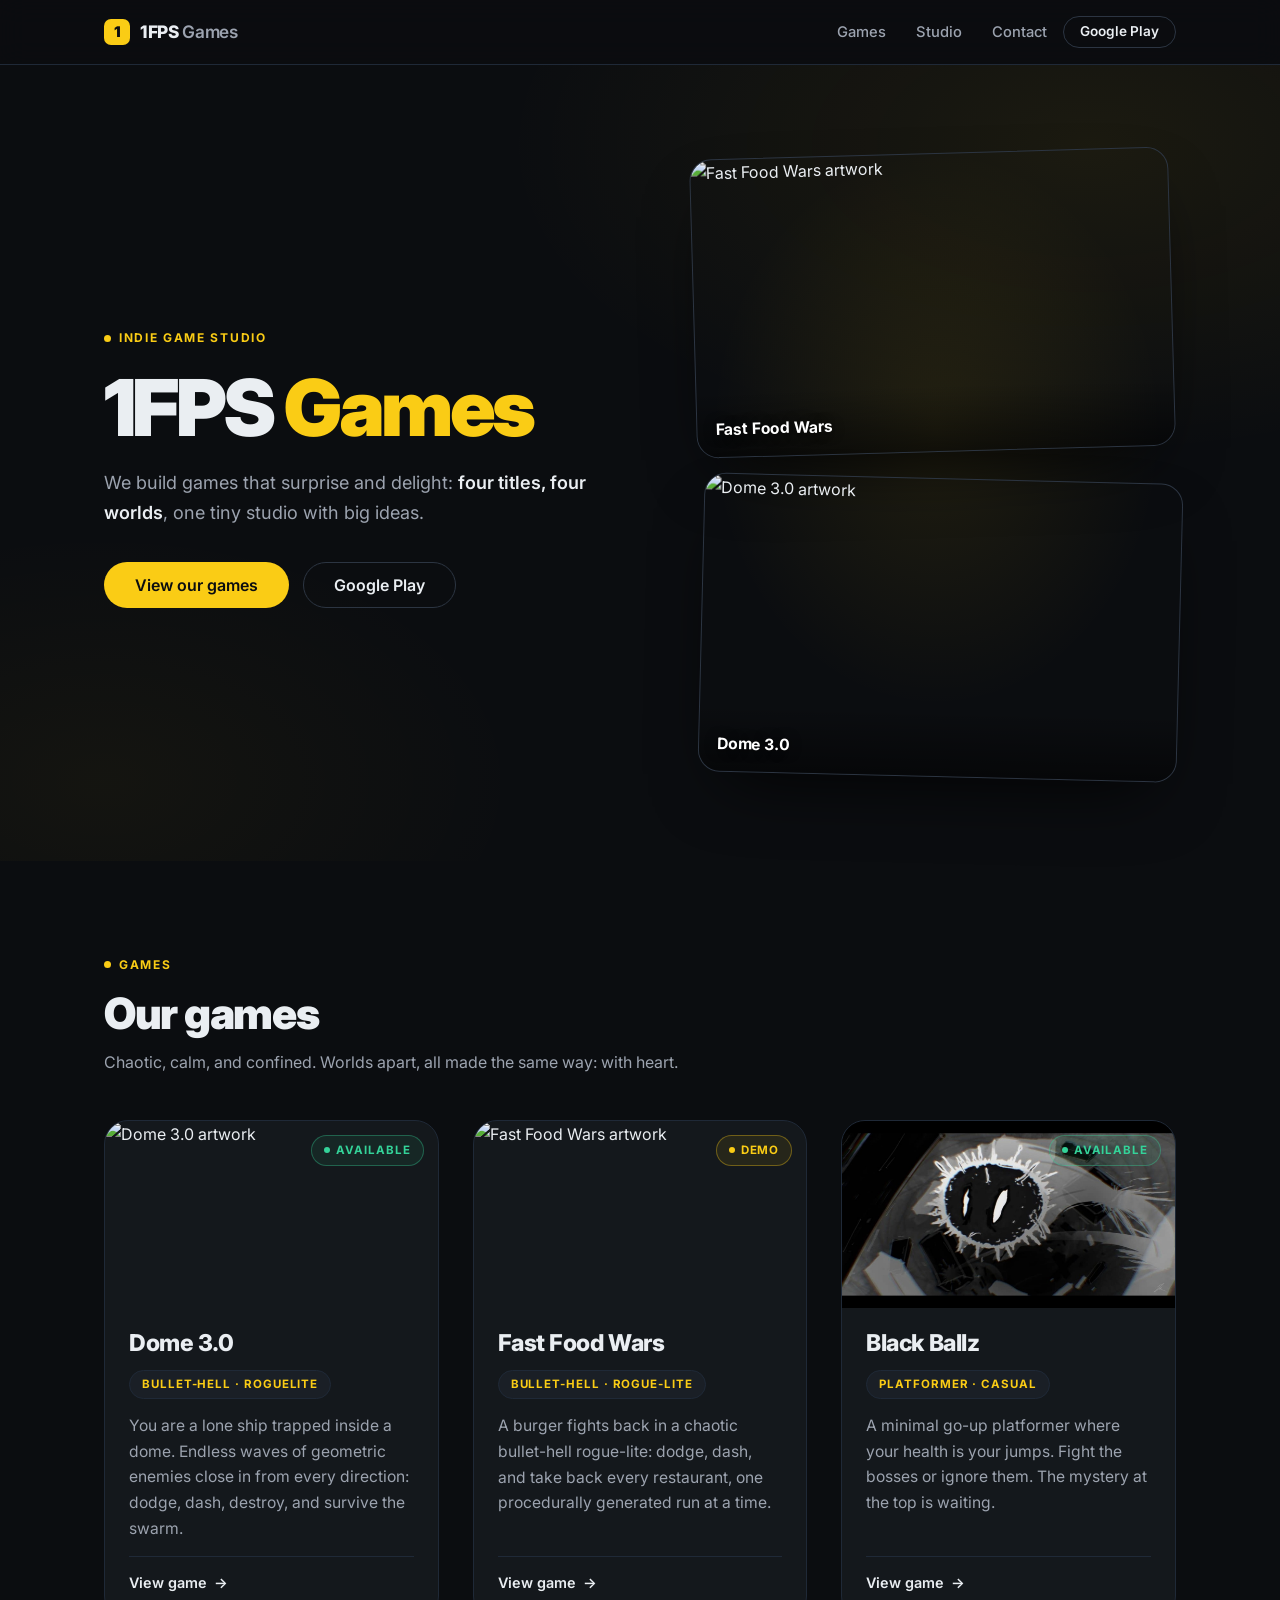
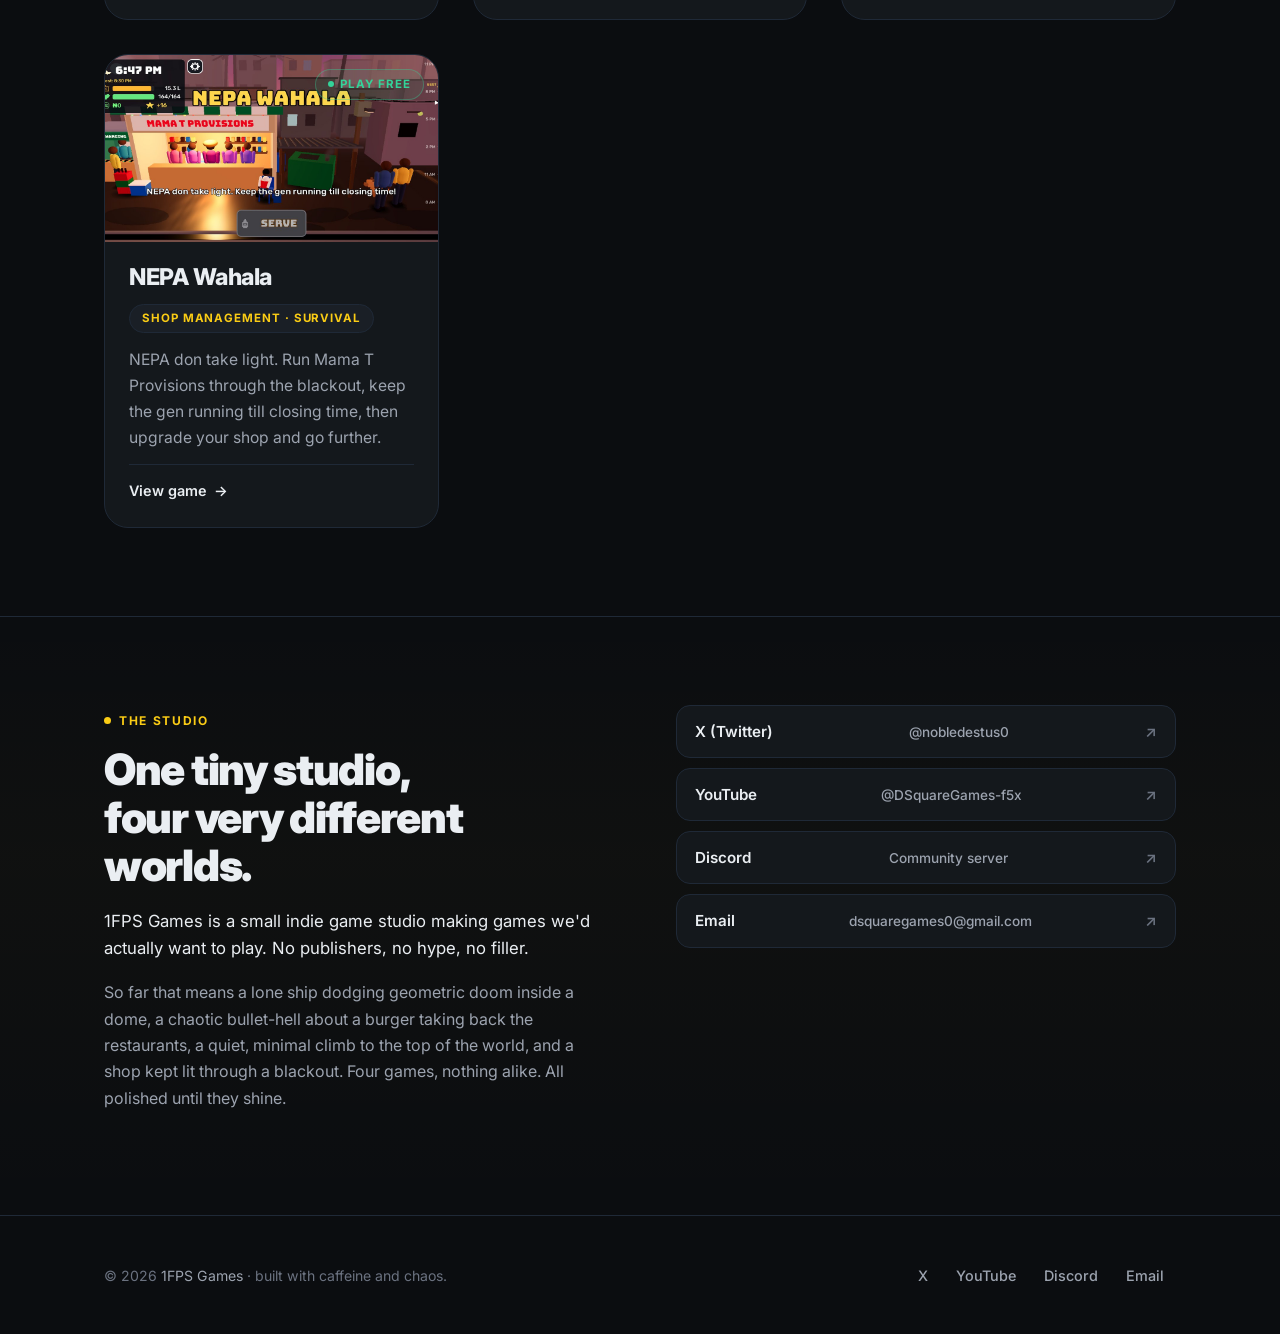
==== commit 3440b87a: "Add NEPA Wahala page and browser build" ====
--- a/index.html
+++ b/index.html
@@ -4,7 +4,7 @@
     <meta charset="UTF-8" />
     <meta name="viewport" content="width=device-width, initial-scale=1.0" />
     <title>1FPS Games | Indie Game Studio</title>
-    <meta name="description" content="1FPS Games is an indie game studio with three games: Dome 3.0, Fast Food Wars, and Black Ballz. Three worlds, one tiny studio with big ideas." />
+    <meta name="description" content="1FPS Games is an indie game studio with four games: Dome 3.0, Fast Food Wars, Black Ballz, and NEPA Wahala. Four worlds, one tiny studio with big ideas." />
     <link rel="icon" type="image/png" href="favicon.png" />
     <link rel="preconnect" href="https://fonts.googleapis.com" />
     <link rel="preconnect" href="https://fonts.gstatic.com" crossorigin />
@@ -36,7 +36,7 @@
                 <span class="kicker">Indie game studio</span>
                 <h1>1FPS <span class="accent">Games</span></h1>
                 <p class="lede">
-                    We build games that surprise and delight: <strong>three titles, three worlds</strong>,
+                    We build games that surprise and delight: <strong>four titles, four worlds</strong>,
                     one tiny studio with big ideas.
                 </p>
                 <div class="hero-actions">
@@ -128,6 +128,25 @@
                     </div>
                 </article>
 
+                <article class="game-card">
+                    <a class="game-art" href="nepa-wahala.html" aria-label="Open NEPA Wahala page">
+                        <img src="nepa-wahala/og.jpg" alt="NEPA Wahala artwork" loading="lazy" />
+                        <span class="status status-live">Play free</span>
+                    </a>
+                    <div class="game-body">
+                        <div class="game-title-row">
+                            <h3>NEPA Wahala</h3>
+                        </div>
+                        <div class="game-meta">
+                            <span class="chip">Shop management · Survival</span>
+                        </div>
+                        <p>NEPA don take light. Run Mama T Provisions through the blackout, keep the gen running till closing time, then upgrade your shop and go further.</p>
+                        <div class="game-footer">
+                            <a class="game-link-arrow" href="nepa-wahala.html">View game <span class="arrow">→</span></a>
+                        </div>
+                    </div>
+                </article>
+
             </div>
         </div>
     </section>
@@ -137,14 +156,14 @@
         <div class="container studio-grid">
             <div class="studio-copy">
                 <span class="kicker">The studio</span>
-                <h2 class="section-title">One tiny studio,<br />three very different worlds.</h2>
+                <h2 class="section-title">One tiny studio,<br />four very different worlds.</h2>
                 <p style="margin-top:18px;">
                     1FPS Games is a small indie game studio making games we'd actually want to play. No publishers, no hype, no filler.
                 </p>
                 <p>
                     So far that means a lone ship dodging geometric doom inside a dome, a chaotic
-                    bullet-hell about a burger taking back the restaurants, and a quiet, minimal
-                    climb to the top of the world. Three games, nothing alike. All polished until they shine.
+                    bullet-hell about a burger taking back the restaurants, a quiet, minimal
+                    climb to the top of the world, and a shop kept lit through a blackout. Four games, nothing alike. All polished until they shine.
                 </p>
             </div>
 
--- a/style.css
+++ b/style.css
@@ -479,7 +479,8 @@
     background: #000;
     box-shadow: 0 30px 80px -40px rgba(0, 0, 0, 0.9);
 }
-.trailer-wrap iframe { position: absolute; inset: 0; width: 100%; height: 100%; border: 0; }
+.trailer-wrap iframe,
+.trailer-wrap img { position: absolute; inset: 0; width: 100%; height: 100%; border: 0; object-fit: cover; }
 
 .block-label {
     display: block;
